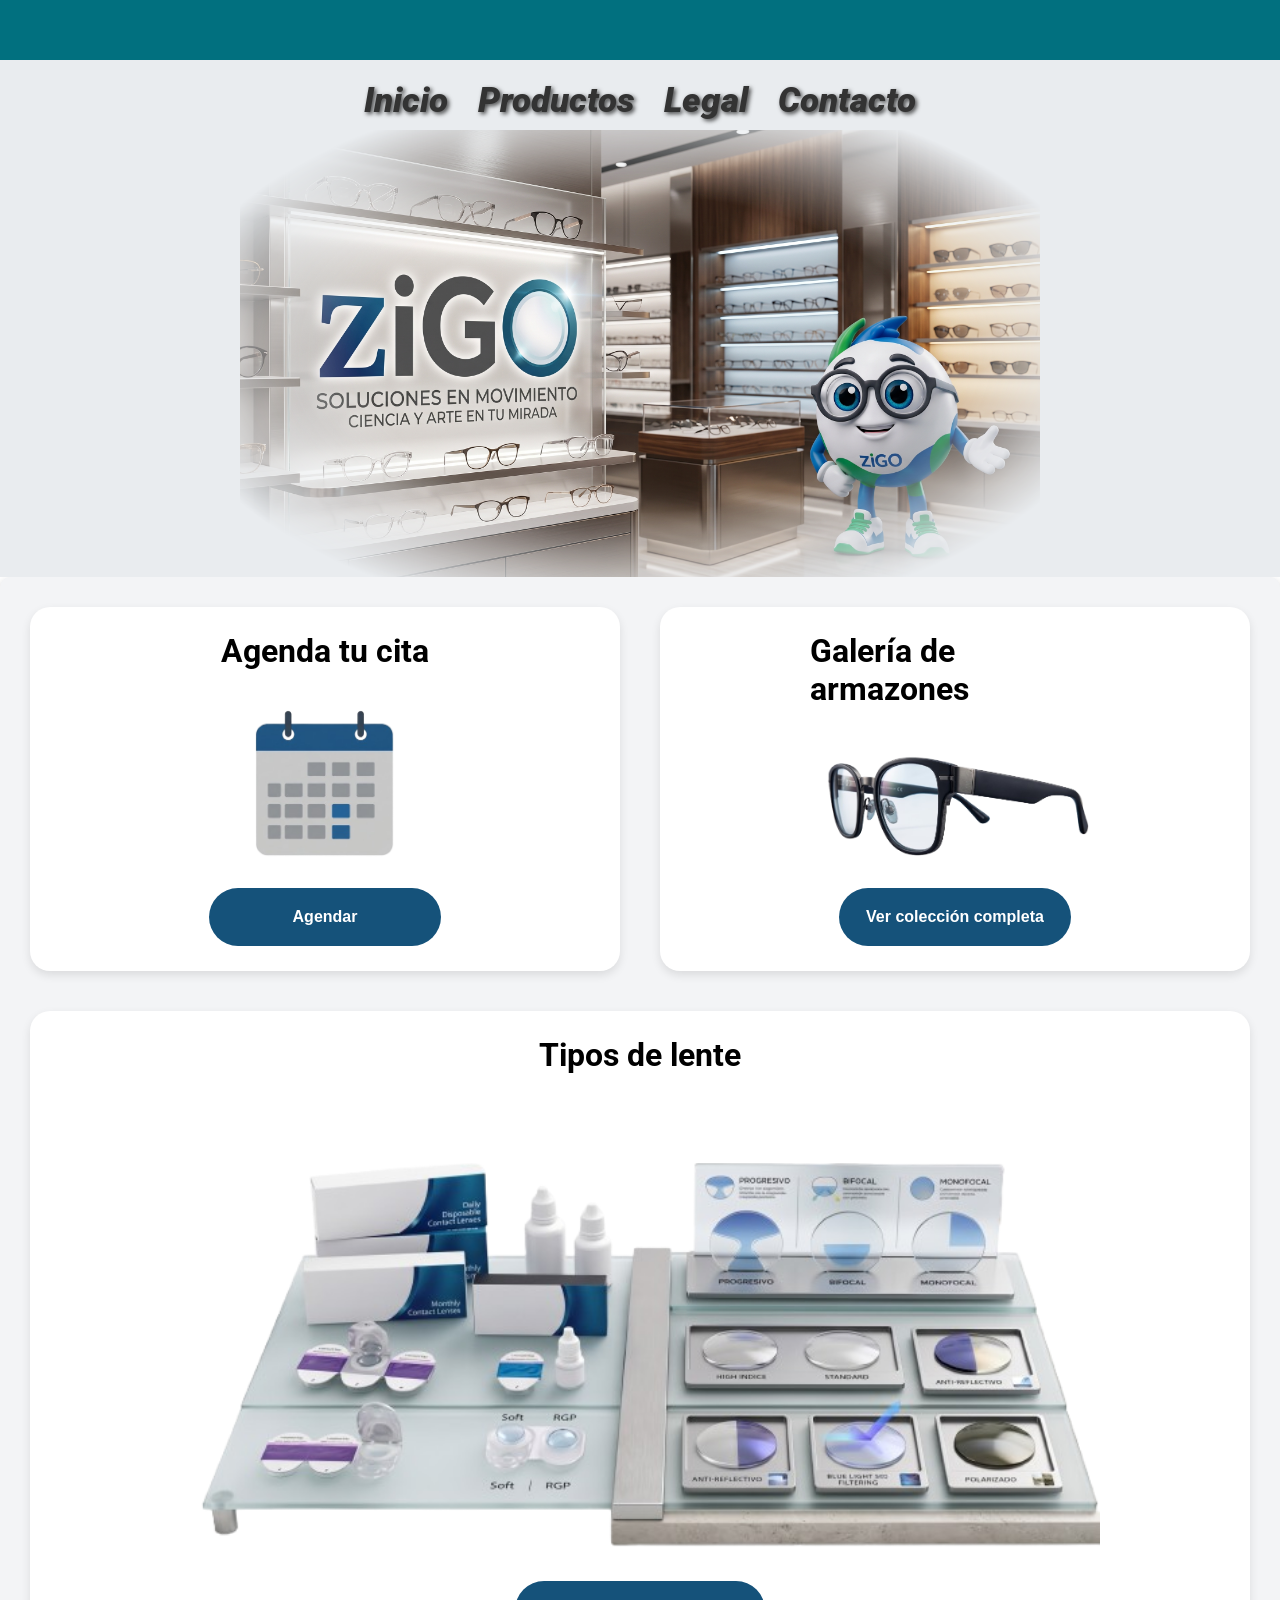
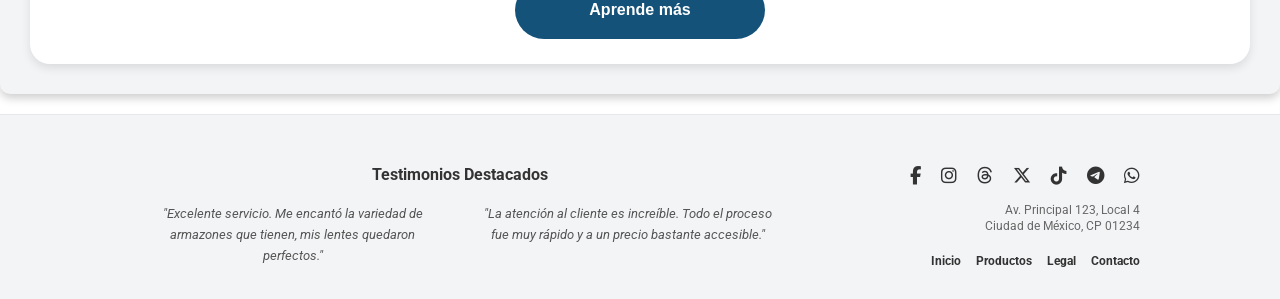
==== index.html @ 562d21c4 "Propuesta actualizada" ====
<!Doctype html>
<html lang="en">
    <head>
        <meta charset="UTF-8">
        <meta name="viewport" content="width=device-width, initial-scale=1.0">
        <link rel="icon" href="img/logo.ico" type="image/x-icon">
        <title>ziGO</title>
        <link rel="preconnect" href="https://fonts.googleapis.com">
        <link rel="preconnect" href="https://fonts.gstatic.com" crossorigin>
        <link href="https://fonts.googleapis.com/css2?family=Roboto:ital,wght@0,100;0,300;0,400;0,500;0,700;0,900;1,100;1,300;1,400;1,500;1,700;1,900&display=swap" rel="stylesheet">
        <link rel="stylesheet" href="https://cdnjs.cloudflare.com/ajax/libs/font-awesome/6.5.2/css/all.min.css">
        <link rel="stylesheet" href="style.css">
    </head>
    <body>
        <header>
            <div class="header-anuncios">
                <!-- Primer mensaje -->
                <div class="mensaje m1">
                    ¡Obtén el 10% de descuento en tu primera compra!
                </div>
                <!-- Segundo mensaje -->
                <div class="mensaje m2">
                    Comparte tu experiencia y recibe un 5% de descuento en tu siguiente compra
                </div>
            </div>
        </header>
        <nav class="menu-principal">
            <ul>
                <li><a href="index.html" class="nav-item">Inicio</a></li>
                <li><a href="#services" class="nav-item">Productos</a></li>
                <li><a href="#about" class="nav-item">Legal</a></li>
                <li><a href="#contact" class="nav-item">Contacto</a></li>
            </ul>
        </nav>
        <main class="hero-banner">
            <img src="img/zigo_main.jpeg" alt="ziGO Logo" class="zigo_main">
        </main>
        <div class="content">
            <a href="#">
                <div class="content-item">
                    <h1>Agenda tu cita</h1>
                    <img src="img/calendario_banner.png" alt="Calendario Banner" class="img_banner">
                    <button class="btn-zigo">Agendar</button>
                </div>
            </a>
            <a href="#">
                <div class="content-item">
                    <h1>Galería de armazones</h1>
                    <img src="img/lentes_banner.png" alt="Lentes Banner" class="img_banner">
                    <button class="btn-zigo">Ver colección completa</button>
                </div>
            </a>
            <a href="#">
                <div class="content-item">
                    <h1>Tipos de lente</h1>
                    <img src="img/tipo_lente_banner.png" alt="Tipos de Lente Banner" class="img_banner">
                    <button class="btn-zigo">Aprende más</button>
                </div>
            </a>
        </div>
    
        <footer class="footer-zigo">
            <div class="footer-container">
                
                <!-- Sección Izquierda: Testimonios -->
                <div class="testimonios-section">
                    <h3 class="testimonios-titulo">Testimonios Destacados</h3>
                    <div class="testimonios-textos">
                        <!-- Testimonio 1 -->
                        <p class="cita">"Excelente servicio. Me encantó la variedad de armazones que tienen, mis lentes quedaron perfectos."</p>
                        <!-- Testimonio 2 -->
                        <p class="cita">"La atención al cliente es increíble. Todo el proceso fue muy rápido y a un precio bastante accesible."</p>
                    </div>
                </div>

                <!-- Sección Derecha: Redes, Dirección y Enlaces -->
                <div class="footer-info-section">
                    
                    <!-- Íconos de redes sociales -->
                    <div class="redes-sociales">
                        <a href="https://www.facebook.com/share/19WrQ62ZnZ/" target="_blank"><i class="fab fa-facebook-f"></i></a>
                        <a href="https://www.instagram.com/skar_zigo/" target="_blank"><i class="fab fa-instagram"></i></a>
                        <a href="https://www.threads.com/@skar_zigo" target="_blank"><i class="fa-brands fa-threads"></i></a>
                        <a href="#"><i class="fab fa-x-twitter" target="_blank"></i></a>
                        <a href="https://www.tiktok.com/@zigo0399" target="_blank"><i class="fab fa-tiktok"></i></a>
                        <a href="#"><i class="fab fa-telegram" target="_blank"></i></a>
                        <a href="https://api.whatsapp.com/send/?phone=5573839561" target="_blank"><i class="fab fa-whatsapp"></i></a>
                    </div>
                    
                    <!-- Dirección ficticia (cámbiala por la tuya) -->
                    <div class="direccion">
                        <p>Av. Principal 123, Local 4</p>
                        <p>Ciudad de México, CP 01234</p>
                    </div>

                    <!-- Menú inferior -->
                    <ul class="enlaces-legales">
                        <li><a href="#">Inicio</a></li>
                        <li><a href="#">Productos</a></li>
                        <li><a href="#">Legal</a></li>
                        <li><a href="#">Contacto</a></li>
                    </ul>
                </div>

            </div>
        </footer>
    </body>    
</html>
---- style.css ----
* {
  box-sizing: border-box;
  margin: 0;
  padding: 0;
}

a{
  color: black;
  text-decoration: none; /* opcional: quita el subrayado del enlace */
}

body {
    margin: 0;
    padding: 0;
    font-family: 'Roboto', sans-serif;
}

header {
    margin: 0;
    padding: 10px 0; 
    background-color: #01707F;
}

/* Contenedor principal de la barra superior */
.header-anuncios {
  background-color: #01707F; /* Fondo gris claro, similar al de tu referencia */
  color: white; /* Color del texto */
  font-family: 'Roboto', sans-serif; /*Tipo de fuente*/
  font-weight: 300;       /* Roboto Light */
  font-style: italic;     /* Cursiva */
  font-size: 30px; /* Tamaño de texto pequeño para el top header */
  height: 40px; /* Altura fija de la barra */
  position: relative; /* Necesario para contener los mensajes absolutos */
  overflow: hidden; /* Oculta el texto cuando sale por los lados */
  width: 100%;
  display: flex;
  align-items: center;
}

/* Estilo base para cada línea de texto */
.mensaje {
  position: absolute;
  width: 100%;
  text-align: center;
  opacity: 0; /* Invisibles por defecto */
  transform: translateX(100%); /* Comienzan fuera de la pantalla por la derecha */
  /* La animación dura 10 segundos en total y se repite infinitamente */
  animation: deslizar-texto 10s infinite; 
}

/* Al segundo mensaje le damos un retraso de la mitad del tiempo total (5s) 
   para que aparezca justo cuando el primero desaparece */
.m2 {
  animation-delay: 5s;
}


nav {
    position: absolute;
    width: 100%;
    z-index: 10; 
}

nav ul {
    list-style: none;
    padding: 0;
    margin: 0;
    display: flex;
    justify-content: center; 
    gap: 30px; 
}

.menu-principal {
    position: absolute;
    width: 100%;
    z-index: 10; 
    padding: 20px 0;
}

.menu-principal ul {
    list-style: none;
    padding: 0;
    margin: 0;
    display: flex;
    justify-content: center; 
    gap: 30px; 
}

/* Estilo base de los enlaces del menú */
.nav-item {
    color: #333333; /* Color oscuro para el texto */
    text-decoration: none; /* Quitamos el subrayado por defecto */
    font-family: 'Roboto', sans-serif;
    font-weight: 900;       
    font-style: italic;
    font-size: 35px;
    position: relative; /* Muy importante para posicionar la línea */
    padding-bottom: 5px; /* Espacio entre el texto y la línea */
    white-space: nowrap;
    display: inline-block;
    text-shadow: 2px 2px 4px rgba(0, 0, 0, 0.7); 
}

/* Creación de la línea (inicialmente invisible) */
.nav-item::after {
    content: "";
    position: absolute;
    bottom: 0; /* Coloca la línea en la parte inferior. Si la quieres físicamente arriba del texto, cambia a 'top: -5px;' */
    left: 0;
    width: 0%; /* Inicia con ancho 0 para que no se vea */
    height: 2px; /* Grosor de la línea */
    background-color: #15527A; /* Color azul de la línea (haciendo juego con tus botones) */
    transition: width 0.3s ease-in-out; /* Controla la velocidad y suavidad de la animación */
}

/* Efecto cuando el mouse pasa por encima (hover) */
.nav-item:hover::after {
    width: 100%; /* La línea se expande hasta cubrir todo el ancho de la palabra */
}

/* 1. Actualiza el contenedor principal */
.hero-banner {
    width: 100%;
    padding: 70px 0 0 0; 
    display: flex;
    justify-content: center; 
    overflow: hidden; 
    position: relative;
    background:  #e9ecef /* Fondo blanco para que el difuminado se funda con la página */
}

.zigo_main {
    display: block;
    width: 95%;          
    max-width: 800px;   
    height: auto;        
    /* Aplicación de la máscara radial (Vignette) */
    -webkit-mask-image: radial-gradient(ellipse at center, black 50%, transparent 85%);
    mask-image: radial-gradient(ellipse at center, black 50%, transparent 85%);
}

.content {
    display: flex;
    flex-wrap: wrap; /*Hace que las tarjetas bajen si no caben en fila */
    justify-content: center;
    padding: 20px;
    background-color: #F3F4F6   ; 
    border-radius: 10px; 
    box-shadow: 0 4px 10px rgba(0, 0, 0, 0.2); 
    margin-top: 0; 
    gap: 20px; /* Espacio entre los botones */
    justify-content: center; /* Centrar los botones */  
}

.content-item { 
    flex: 1; /* Ocupa todo el espacio de altura del enlace (a) */
    width: 100%; 
    margin: 0; /* Quitamos el margen duplicado */
    background-color: #FFFFFF; 
    border-radius: 20px; 
    box-shadow: 0 4px 10px rgba(0, 0, 0, 0.1); 
    padding: 25px 150px; /* Un poco más de espacio interno */
    display: flex; /* Convertimos la tarjeta en contenedor flex */
    flex-direction: column; /* Apilamos de arriba hacia abajo */
    align-items: center; /* Centramos todo horizontalmente */
}

.img_banner {
    width: 100%;
    height: auto;
    margin-top: 15px; 
    margin-bottom: 0; /* Empuja el botón un poco hacia abajo */
    border: none;
}

/* Hace que los enlaces actúen como las tarjetas flexibles */
.content a {
    flex: 1 1 250px; /* Se distribuyen equitativamente con un ancho base */
    margin: 10px;    /* El margen pasa a ser del enlace */
    display: flex;   /* Convierte el enlace en contenedor flexible */
    text-decoration: none;
}


/* Estilo principal del botón */
.btn-zigo {
  background-color: #15527A;
  color: #FFFFFF;
  border: none;
  border-radius: 50px;
  /* --- AJUSTES DE TAMAÑO --- */
  padding: 20px 25px; /* Más altura para el botón */
  font-size: 16px; /* Letra más grande y legible */
  min-width: 180px; /* Anchura mínima para que no se vean aplastados */
  width: 80%; /* Hace que todos tengan un tamaño similar */
  max-width: 250px;
  
  font-family: Arial, Helvetica, sans-serif;
  font-weight: bold;
  cursor: pointer;
  transition: background-color 0.3s ease;
  
  /* --- LA MAGIA DE LA ALINEACIÓN --- */
  margin-top: auto; /* Empuja el botón hasta el borde inferior de la tarjeta */
}

/* =========================================
   ESTILOS DEL FOOTER (PIE DE PÁGINA)
   ========================================= */

.footer-zigo {
    background-color: #F3F4F6; /* Mismo fondo gris claro de tus tarjetas */
    padding: 50px 20px 30px 20px;
    font-family: 'Roboto', sans-serif;
    color: #333333;
    margin-top: 20px;
    border-top: 1px solid #e5e7eb; /* Una pequeña línea separadora opcional */
}

.footer-container {
    display: flex;
    justify-content: space-between;
    align-items: flex-start;
    max-width: 1000px;
    margin: 0 auto; /* Centra el contenido en pantallas grandes */
    gap: 40px;
    flex-wrap: wrap; /* Permite que el contenido baje en celulares */
}

/* --- Sección Izquierda: Testimonios --- */
.testimonios-section {
    flex: 2; /* Le da más espacio a los textos que a la dirección */
    min-width: 300px;
}

.testimonios-titulo {
    text-align: center;
    font-size: 16px;
    font-weight: bold;
    margin-bottom: 20px;
    color: #333333; /* O puedes usar tu azul marino #15527A */
}

.testimonios-textos {
    display: flex;
    gap: 30px;
    justify-content: center;
}

.cita {
    flex: 1;
    text-align: center;
    font-size: 13px;
    font-style: italic;
    color: #555555;
    line-height: 1.6;
}

/* --- Sección Derecha: Información --- */
.footer-info-section {
    flex: 1;
    min-width: 250px;
    display: flex;
    flex-direction: column;
    align-items: flex-end; /* Alinea todo hacia la derecha en PC */
    text-align: right;
    gap: 15px;
}

/* Redes Sociales */
.redes-sociales {
    display: flex;
    gap: 20px;
}

.redes-sociales a {
    color: #333333;
    font-size: 18px;
    transition: color 0.3s ease;
}

/* Efecto hover en las redes sociales */
.redes-sociales a:hover {
    color: #01707F; /* Color turquesa de tu marca */
}

/* Dirección */
.direccion p {
    font-size: 12px;
    color: #666666;
    margin: 2px 0;
}

/* Enlaces Legales inferiores */
.enlaces-legales {
    list-style: none;
    display: flex;
    gap: 15px;
    padding: 0;
    margin: 0;
}

.enlaces-legales a {
    font-size: 12px;
    color: #333333;
    font-weight: bold;
    transition: color 0.3s ease;
}

.enlaces-legales a:hover {
    color: #15527A; /* Azul marino */
    text-decoration: underline;
}

/* --- Adaptación Automática para Celulares --- */
@media (max-width: 768px) {
    .footer-container {
        flex-direction: column;
        align-items: center;
    }

    .testimonios-textos {
        flex-direction: column; /* Apila los dos testimonios uno debajo del otro */
        gap: 15px;
    }

    .footer-info-section {
        align-items: center; /* Centra el contenido en celulares */
        text-align: center;
        margin-top: 20px;
        width: 100%;
    }
}

/* Reglas de la animación de derecha a izquierda */
@keyframes deslizar-texto {
  0% {
    opacity: 0;
    transform: translateX(100%); /* Entra por la derecha */
  }
  10%, 40% {
    opacity: 1;
    transform: translateX(0); /* Se queda quieto y visible en el centro durante 3 segundos */
  }
  50%, 100% {
    opacity: 0;
    transform: translateX(-100%); /* Sale deslizándose hacia la izquierda y se oculta */
  }
}

/* Reglas que solo se aplican en pantallas de 768px de ancho o menos (Celulares y Tablets pequeñas) */
@media (max-width: 768px) {
  
  /* Achicar el texto del anuncio superior */
  .header-anuncios {
    font-size: 11px; /* Letra más pequeña para que quepa el mensaje largo */
  }

  /* Ajustar el menú para que los elementos se envuelvan y reduzcan su separación */
 .menu-principal ul {
    gap: 10px; 
    flex-wrap: wrap; 
    padding: 0 10px;
  }

  /* Reducir ligeramente la letra del menú */
  .nav-item {
    font-size: 13px;
  }
}
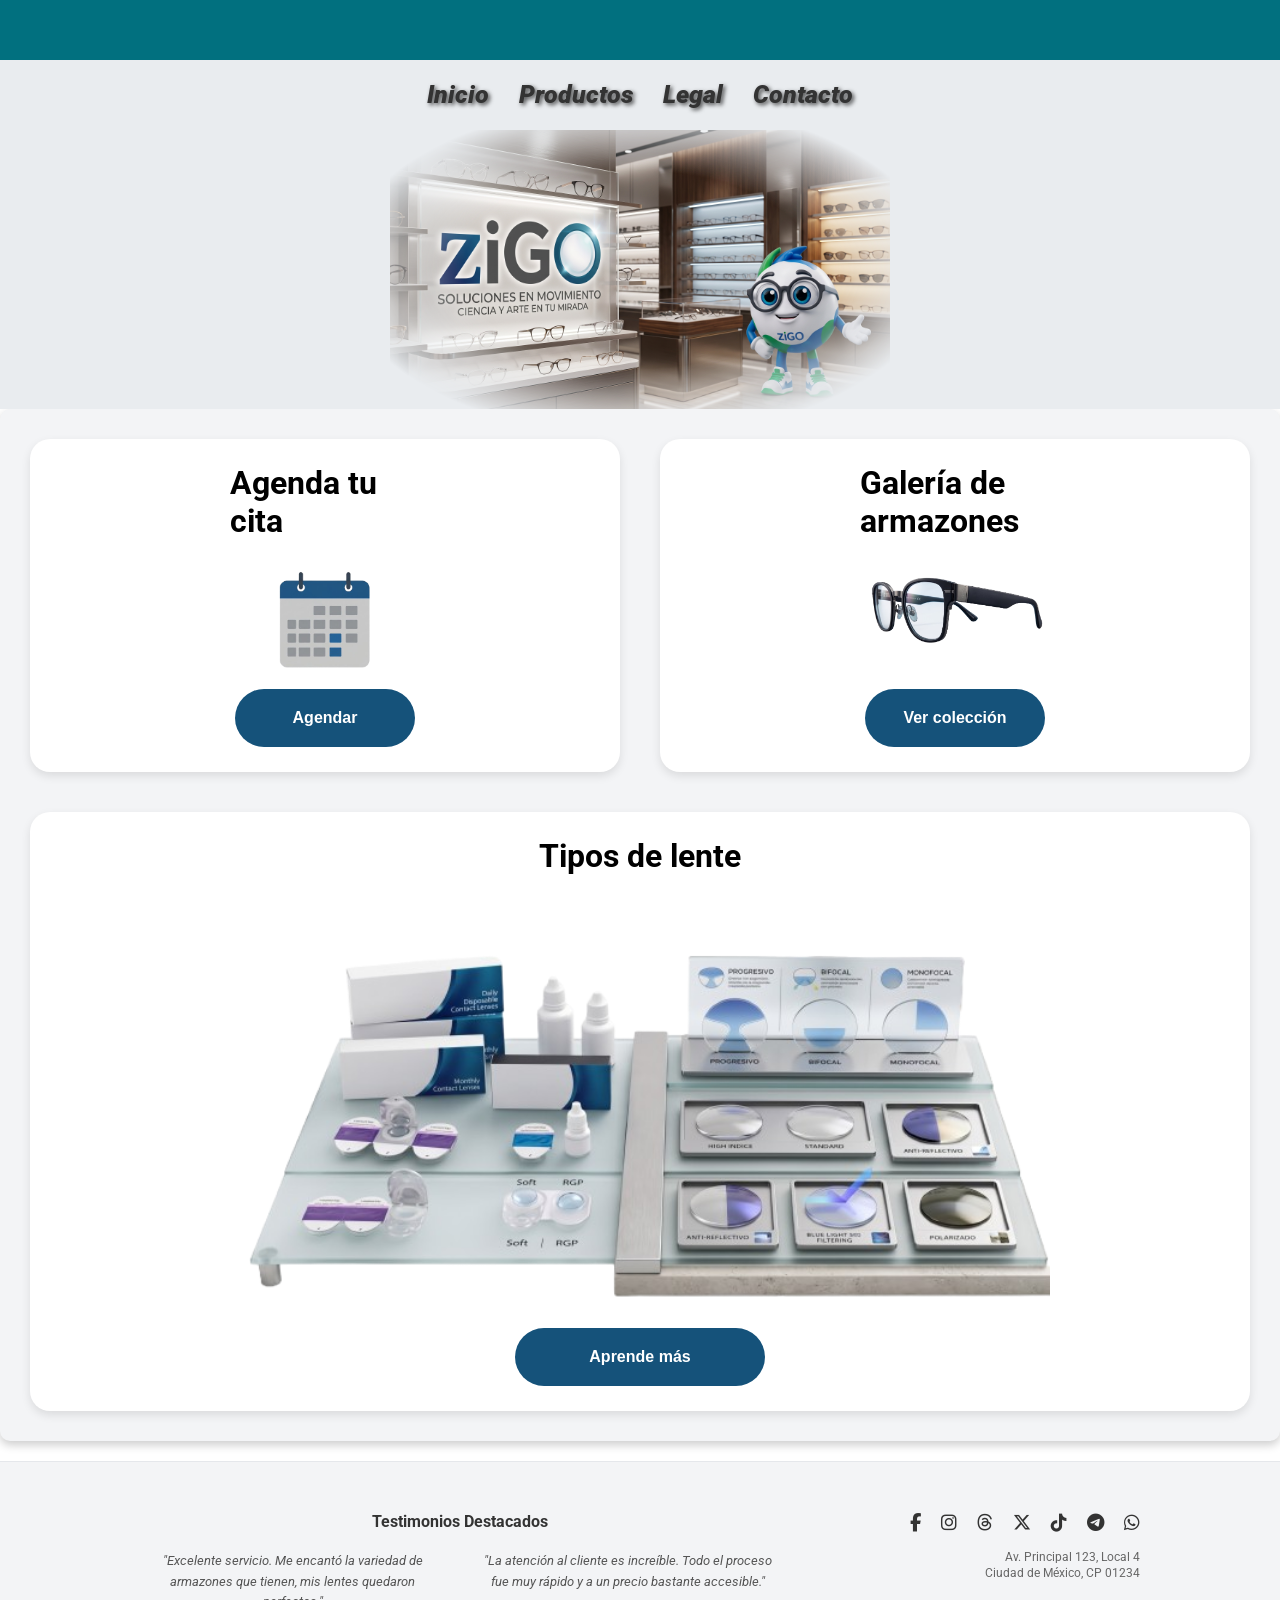
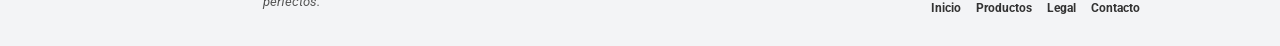
==== commit 807a48a5: "." ====
--- a/index.html
+++ b/index.html
@@ -9,7 +9,7 @@
         <link rel="preconnect" href="https://fonts.gstatic.com" crossorigin>
         <link href="https://fonts.googleapis.com/css2?family=Roboto:ital,wght@0,100;0,300;0,400;0,500;0,700;0,900;1,100;1,300;1,400;1,500;1,700;1,900&display=swap" rel="stylesheet">
         <link rel="stylesheet" href="https://cdnjs.cloudflare.com/ajax/libs/font-awesome/6.5.2/css/all.min.css">
-        <link rel="stylesheet" href="style.css">
+        <link rel="stylesheet" href="style.css?v=2.0">
     </head>
     <body>
         <header>
@@ -47,7 +47,7 @@
                 <div class="content-item">
                     <h1>Galería de armazones</h1>
                     <img src="img/lentes_banner.png" alt="Lentes Banner" class="img_banner">
-                    <button class="btn-zigo">Ver colección completa</button>
+                    <button class="btn-zigo">Ver colección</button>
                 </div>
             </a>
             <a href="#">
--- a/style.css
+++ b/style.css
@@ -93,7 +93,7 @@
     font-family: 'Roboto', sans-serif;
     font-weight: 900;       
     font-style: italic;
-    font-size: 35px;
+    font-size: 25px;
     position: relative; /* Muy importante para posicionar la línea */
     padding-bottom: 5px; /* Espacio entre el texto y la línea */
     white-space: nowrap;
@@ -126,13 +126,13 @@
     justify-content: center; 
     overflow: hidden; 
     position: relative;
-    background:  #e9ecef /* Fondo blanco para que el difuminado se funda con la página */
+    background:  #e9ecef; /* Fondo blanco para que el difuminado se funda con la página */
 }
 
 .zigo_main {
     display: block;
     width: 95%;          
-    max-width: 800px;   
+    max-width: 500px;   
     height: auto;        
     /* Aplicación de la máscara radial (Vignette) */
     -webkit-mask-image: radial-gradient(ellipse at center, black 50%, transparent 85%);
@@ -159,7 +159,7 @@
     background-color: #FFFFFF; 
     border-radius: 20px; 
     box-shadow: 0 4px 10px rgba(0, 0, 0, 0.1); 
-    padding: 25px 150px; /* Un poco más de espacio interno */
+    padding: 25px 200px; /* Un poco más de espacio interno */
     display: flex; /* Convertimos la tarjeta en contenedor flex */
     flex-direction: column; /* Apilamos de arriba hacia abajo */
     align-items: center; /* Centramos todo horizontalmente */
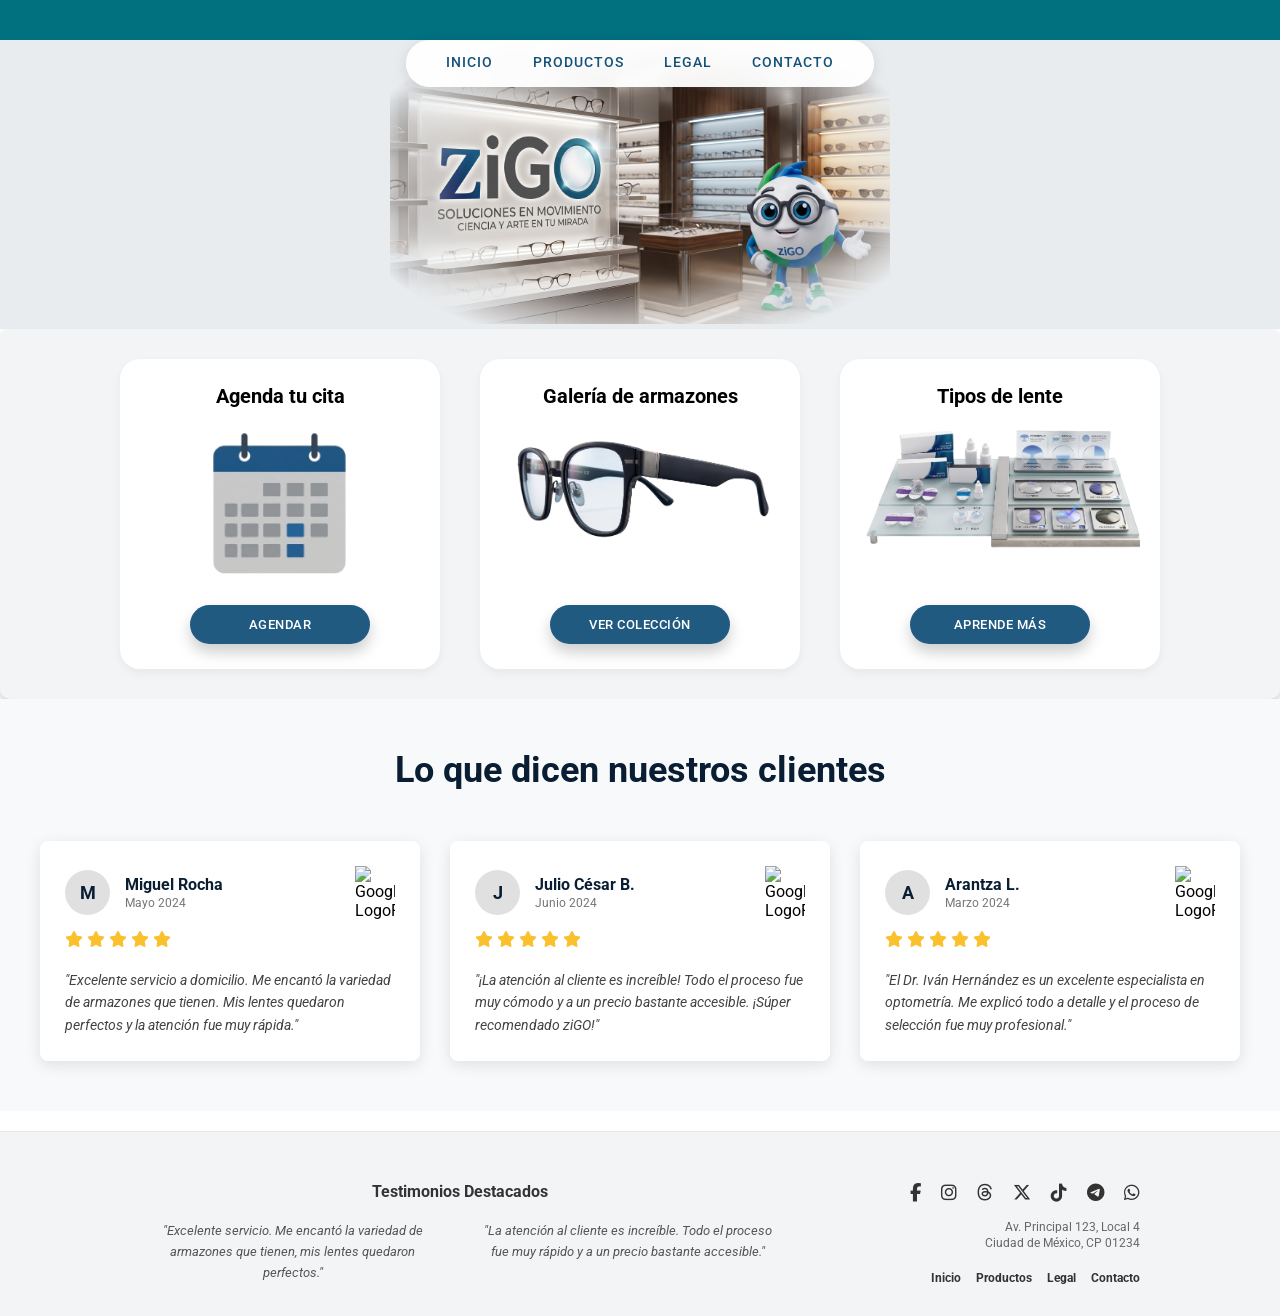
==== commit ee2c2327: "Limpieza de codigo y se crea espacio de armazones" ====
--- a/index.html
+++ b/index.html
@@ -14,12 +14,18 @@
     <body>
         <header>
             <div class="header-anuncios">
-                <!-- Primer mensaje -->
                 <div class="mensaje m1">
+                    <i class="fas fa-map-marker-alt"></i>
+                    <span><strong>Esta semana operando en:</strong> Venustiano Carranza y toda la CDMX.</span>
+                </div>
+                <div class="mensaje m2">
+                    <i class="fas fa-gift"></i>
+                    <span><strong>Promoción:</strong> Examen de vista GRATIS al comprar armazones. ¡Agenda tu cita!</span>
+                </div>
+                <div class="mensaje m3">
                     ¡Obtén el 10% de descuento en tu primera compra!
                 </div>
-                <!-- Segundo mensaje -->
-                <div class="mensaje m2">
+                <div class="mensaje m4">
                     Comparte tu experiencia y recibe un 5% de descuento en tu siguiente compra
                 </div>
             </div>
@@ -36,32 +42,111 @@
             <img src="img/zigo_main.jpeg" alt="ziGO Logo" class="zigo_main">
         </main>
         <div class="content">
-            <a href="#">
+            <a href="agenda.html">
                 <div class="content-item">
                     <h1>Agenda tu cita</h1>
-                    <img src="img/calendario_banner.png" alt="Calendario Banner" class="img_banner">
-                    <button class="btn-zigo">Agendar</button>
+                    <div class="imagen-contenedor">
+                        <img src="img/calendario_banner.png" alt="Calendario Banner" class="img_banner">
+                    </div>
+                    <div class="btn-zigo">
+                        Agendar
+                    </div>
                 </div>
             </a>
-            <a href="#">
+            <a href="armazones.html">
                 <div class="content-item">
                     <h1>Galería de armazones</h1>
-                    <img src="img/lentes_banner.png" alt="Lentes Banner" class="img_banner">
-                    <button class="btn-zigo">Ver colección</button>
+                    <div class="imagen-contenedor">
+                        <img src="img/lentes_banner.png" alt="Lentes Banner" class="img_banner">
+                    </div>
+                    <div class="btn-zigo">
+                        Ver colección
+                    </div>
                 </div>
             </a>
             <a href="#">
                 <div class="content-item">
                     <h1>Tipos de lente</h1>
-                    <img src="img/tipo_lente_banner.png" alt="Tipos de Lente Banner" class="img_banner">
-                    <button class="btn-zigo">Aprende más</button>
+                    <div class="imagen-contenedor">
+                        <img src="img/tipo_lente_banner.png" alt="Tipos de Lente Banner" class="img_banner">
+                    </div>
+                    <div class="btn-zigo">
+                        Aprende más
+                    </div>
                 </div>
             </a>
         </div>
-    
+        <!-- 2. Bloque de TESTIMONIOS DESTACADOS (Estilo Google) -->
+        <section class="testimonios-google-section">
+            <h2 class="seccion-titulo">Lo que dicen nuestros clientes</h2>
+            
+            <div class="testimonios-google-grid">
+                <!-- Tarjeta de Testimonio 1 -->
+                <div class="testimonio-google-card">
+                    <div class="card-header">
+                        <div class="avatar-placeholder">M</div>
+                        <div class="reviewer-info">
+                            <p class="reviewer-name">Miguel Rocha</p>
+                            <p class="review-date">Mayo 2024</p>
+                        </div>
+                        <img src="img/google_logo_icon.png" alt="Google LogoPequeño" class="google-icon-small">
+                    </div>
+                    <!-- Estrellas Amarillas/Doradas -->
+                    <div class="google-stars-yellow">
+                        <i class="fas fa-star"></i>
+                        <i class="fas fa-star"></i>
+                        <i class="fas fa-star"></i>
+                        <i class="fas fa-star"></i>
+                        <i class="fas fa-star"></i>
+                    </div>
+                    <p class="review-text">"Excelente servicio a domicilio. Me encantó la variedad de armazones que tienen. Mis lentes quedaron perfectos y la atención fue muy rápida."</p>
+                </div>
+
+                <!-- Tarjeta de Testimonio 2 -->
+                <div class="testimonio-google-card">
+                    <div class="card-header">
+                        <div class="avatar-placeholder">J</div>
+                        <div class="reviewer-info">
+                            <p class="reviewer-name">Julio César B.</p>
+                            <p class="review-date">Junio 2024</p>
+                        </div>
+                        <img src="img/google_logo_icon.png" alt="Google LogoPequeño" class="google-icon-small">
+                    </div>
+                    <div class="google-stars-yellow">
+                        <i class="fas fa-star"></i>
+                        <i class="fas fa-star"></i>
+                        <i class="fas fa-star"></i>
+                        <i class="fas fa-star"></i>
+                        <i class="fas fa-star"></i>
+                    </div>
+                    <p class="review-text">"¡La atención al cliente es increíble! Todo el proceso fue muy cómodo y a un precio bastante accesible. ¡Súper recomendado ziGO!"</p>
+                </div>
+
+                <!-- Tarjeta de Testimonio 3 -->
+                <div class="testimonio-google-card">
+                    <div class="card-header">
+                        <div class="avatar-placeholder">A</div>
+                        <div class="reviewer-info">
+                            <p class="reviewer-name">Arantza L.</p>
+                            <p class="review-date">Marzo 2024</p>
+                        </div>
+                        <img src="img/google_logo_icon.png" alt="Google LogoPequeño" class="google-icon-small">
+                    </div>
+                    <div class="google-stars-yellow">
+                        <i class="fas fa-star"></i>
+                        <i class="fas fa-star"></i>
+                        <i class="fas fa-star"></i>
+                        <i class="fas fa-star"></i>
+                        <i class="fas fa-star"></i>
+                    </div>
+                    <p class="review-text">"El Dr. Iván Hernández es un excelente especialista en optometría. Me explicó todo a detalle y el proceso de selección fue muy profesional."</p>
+                </div>
+            </div>
+        </section>
+        
+        <!-- FIN SECCIÓN DE AVISOS Y TESTIMONIOS -->
         <footer class="footer-zigo">
             <div class="footer-container">
-                
                 <!-- Sección Izquierda: Testimonios -->
                 <div class="testimonios-section">
                     <h3 class="testimonios-titulo">Testimonios Destacados</h3>
@@ -72,10 +157,8 @@
                         <p class="cita">"La atención al cliente es increíble. Todo el proceso fue muy rápido y a un precio bastante accesible."</p>
                     </div>
                 </div>
-
                 <!-- Sección Derecha: Redes, Dirección y Enlaces -->
-                <div class="footer-info-section">
-                    
+                <div class="footer-info-section">   
                     <!-- Íconos de redes sociales -->
                     <div class="redes-sociales">
                         <a href="https://www.facebook.com/share/19WrQ62ZnZ/" target="_blank"><i class="fab fa-facebook-f"></i></a>
@@ -86,13 +169,11 @@
                         <a href="#"><i class="fab fa-telegram" target="_blank"></i></a>
                         <a href="https://api.whatsapp.com/send/?phone=5573839561" target="_blank"><i class="fab fa-whatsapp"></i></a>
                     </div>
-                    
                     <!-- Dirección ficticia (cámbiala por la tuya) -->
                     <div class="direccion">
                         <p>Av. Principal 123, Local 4</p>
                         <p>Ciudad de México, CP 01234</p>
                     </div>
-
                     <!-- Menú inferior -->
                     <ul class="enlaces-legales">
                         <li><a href="#">Inicio</a></li>
@@ -101,7 +182,6 @@
                         <li><a href="#">Contacto</a></li>
                     </ul>
                 </div>
-
             </div>
         </footer>
     </body>    
--- a/style.css
+++ b/style.css
@@ -1,12 +1,16 @@
+/* =========================================
+   DISEÑO GENERAL DEL SITIO WEB
+   ========================================= */
+
 * {
-  box-sizing: border-box;
-  margin: 0;
-  padding: 0;
-}
-
-a{
-  color: black;
-  text-decoration: none; /* opcional: quita el subrayado del enlace */
+    box-sizing: border-box;
+    margin: 0;
+    padding: 0;
+}
+
+a {
+    color: black;
+    text-decoration: none;
 }
 
 body {
@@ -15,193 +19,329 @@
     font-family: 'Roboto', sans-serif;
 }
 
-header {
-    margin: 0;
-    padding: 10px 0; 
+.calendario-google {
+    display: block;
+    width: 100%;
+    height: 1000px;
+    border: 0;
+}
+
+/* =========================================
+   CONTENEDOR PRINCIPAL DE LA BARRA SUPERIOR
+   ========================================= */
+
+.header-anuncios {
     background-color: #01707F;
-}
-
-/* Contenedor principal de la barra superior */
-.header-anuncios {
-  background-color: #01707F; /* Fondo gris claro, similar al de tu referencia */
-  color: white; /* Color del texto */
-  font-family: 'Roboto', sans-serif; /*Tipo de fuente*/
-  font-weight: 300;       /* Roboto Light */
-  font-style: italic;     /* Cursiva */
-  font-size: 30px; /* Tamaño de texto pequeño para el top header */
-  height: 40px; /* Altura fija de la barra */
-  position: relative; /* Necesario para contener los mensajes absolutos */
-  overflow: hidden; /* Oculta el texto cuando sale por los lados */
-  width: 100%;
-  display: flex;
-  align-items: center;
+    color: white;
+    font-family: 'Roboto', sans-serif;
+    font-weight: 300;
+    font-style: italic;
+    font-size: 16px; /* Ajustado ligeramente para que los textos largos respiren mejor */
+    height: 40px;
+    position: relative;
+    overflow: hidden;
+    width: 100%;
+    display: flex;
+    align-items: center;
 }
 
 /* Estilo base para cada línea de texto */
 .mensaje {
-  position: absolute;
-  width: 100%;
-  text-align: center;
-  opacity: 0; /* Invisibles por defecto */
-  transform: translateX(100%); /* Comienzan fuera de la pantalla por la derecha */
-  /* La animación dura 10 segundos en total y se repite infinitamente */
-  animation: deslizar-texto 10s infinite; 
-}
-
-/* Al segundo mensaje le damos un retraso de la mitad del tiempo total (5s) 
-   para que aparezca justo cuando el primero desaparece */
+    position: absolute;
+    width: 100%;
+    text-align: center;
+    opacity: 0;
+    transform: translateX(100%); 
+    /* Duración total a 16 segundos (4 segundos exactos por cada uno de los 4 mensajes) */
+    animation: deslizar-texto 16s infinite; 
+}
+
+/* Retrasos escalados cada 4 segundos (16s / 4 mensajes = 4s) */
+.m1 {
+    animation-delay: 0s;
+}
+
 .m2 {
-  animation-delay: 5s;
-}
-
-
-nav {
-    position: absolute;
-    width: 100%;
-    z-index: 10; 
-}
-
-nav ul {
-    list-style: none;
-    padding: 0;
-    margin: 0;
-    display: flex;
-    justify-content: center; 
-    gap: 30px; 
-}
+    animation-delay: 4s;
+}
+
+.m3 {
+    animation-delay: 8s; 
+}
+
+.m4 { 
+    animation-delay: 12s; 
+}
+
+/* Reglas de la animación adaptadas para los 16 segundos */
+@keyframes deslizar-texto {
+    0% {
+        opacity: 0;
+        transform: translateX(100%); /* Entra por la derecha */
+    }
+    4%, 21% {
+        opacity: 1;
+        transform: translateX(0); /* Se queda estático y visible en el centro el tiempo justo */
+    }
+    25%, 100% {
+        opacity: 0;
+        transform: translateX(-100%); /* Sale hacia la izquierda y se oculta */
+    }
+}
+
+/* =========================================
+   DISEÑO DEL MENU PRINCIPAL
+   ========================================= */
 
 .menu-principal {
     position: absolute;
     width: 100%;
     z-index: 10; 
-    padding: 20px 0;
+    padding: 0;
+    display: flex;
+    justify-content: center;
 }
 
 .menu-principal ul {
     list-style: none;
-    padding: 0;
+    padding: 12px 40px;
     margin: 0;
     display: flex;
-    justify-content: center; 
-    gap: 30px; 
-}
-
-/* Estilo base de los enlaces del menú */
+    gap: 40px; 
+    background-color: rgba(255, 255, 255, 0.95);
+    border-radius: 50px;
+    box-shadow: 0 4px 15px rgba(0, 0, 0, 0.1);
+    backdrop-filter: blur(5px);
+}
+
 .nav-item {
-    color: #333333; /* Color oscuro para el texto */
-    text-decoration: none; /* Quitamos el subrayado por defecto */
+    color: #15527A;
+    text-decoration: none; 
     font-family: 'Roboto', sans-serif;
-    font-weight: 900;       
-    font-style: italic;
-    font-size: 25px;
-    position: relative; /* Muy importante para posicionar la línea */
-    padding-bottom: 5px; /* Espacio entre el texto y la línea */
+    font-weight: 500; 
+    font-size: 14px;
+    letter-spacing: 1px;
+    text-transform: uppercase; 
+    position: relative; 
+    padding-bottom: 5px; 
     white-space: nowrap;
     display: inline-block;
-    text-shadow: 2px 2px 4px rgba(0, 0, 0, 0.7); 
-}
-
-/* Creación de la línea (inicialmente invisible) */
+}
+
 .nav-item::after {
     content: "";
     position: absolute;
-    bottom: 0; /* Coloca la línea en la parte inferior. Si la quieres físicamente arriba del texto, cambia a 'top: -5px;' */
+    bottom: 0; 
     left: 0;
-    width: 0%; /* Inicia con ancho 0 para que no se vea */
-    height: 2px; /* Grosor de la línea */
-    background-color: #15527A; /* Color azul de la línea (haciendo juego con tus botones) */
-    transition: width 0.3s ease-in-out; /* Controla la velocidad y suavidad de la animación */
-}
-
-/* Efecto cuando el mouse pasa por encima (hover) */
+    width: 0%; 
+    height: 2px; 
+    background-color: #01707F;
+    transition: width 0.3s ease-in-out; 
+}
+
 .nav-item:hover::after {
-    width: 100%; /* La línea se expande hasta cubrir todo el ancho de la palabra */
-}
-
-/* 1. Actualiza el contenedor principal */
+    width: 100%; 
+}
+
+/* =========================================
+   CONTENEDOR PRINCIPAL (MAIN) Y HERO BANNER
+   ========================================= */
+
 .hero-banner {
     width: 100%;
-    padding: 70px 0 0 0; 
+    padding: 5px; 
     display: flex;
     justify-content: center; 
     overflow: hidden; 
     position: relative;
-    background:  #e9ecef; /* Fondo blanco para que el difuminado se funda con la página */
+    background: #e9ecef;
 }
 
 .zigo_main {
     display: block;
-    width: 95%;          
+    width: 95%;         
     max-width: 500px;   
-    height: auto;        
-    /* Aplicación de la máscara radial (Vignette) */
+    height: auto;       
     -webkit-mask-image: radial-gradient(ellipse at center, black 50%, transparent 85%);
     mask-image: radial-gradient(ellipse at center, black 50%, transparent 85%);
 }
 
+/* =========================================
+   MENÚ SECUNDARIO (TARJETAS SUPERIORES)
+   ========================================= */
+
 .content {
     display: flex;
-    flex-wrap: wrap; /*Hace que las tarjetas bajen si no caben en fila */
+    flex-wrap: wrap;
     justify-content: center;
     padding: 20px;
-    background-color: #F3F4F6   ; 
-    border-radius: 10px; 
-    box-shadow: 0 4px 10px rgba(0, 0, 0, 0.2); 
-    margin-top: 0; 
-    gap: 20px; /* Espacio entre los botones */
-    justify-content: center; /* Centrar los botones */  
+    background-color: #F3F4F6;
+    border-radius: 10px;
+    box-shadow: 0 4px 10px rgba(0, 0, 0, 0.2);
+    margin-top: 0;
+    gap: 20px;
+    font-size: 10px;
 }
 
 .content-item { 
-    flex: 1; /* Ocupa todo el espacio de altura del enlace (a) */
+    flex: 1; 
     width: 100%; 
-    margin: 0; /* Quitamos el margen duplicado */
+    margin: 0; 
     background-color: #FFFFFF; 
     border-radius: 20px; 
-    box-shadow: 0 4px 10px rgba(0, 0, 0, 0.1); 
-    padding: 25px 200px; /* Un poco más de espacio interno */
-    display: flex; /* Convertimos la tarjeta en contenedor flex */
-    flex-direction: column; /* Apilamos de arriba hacia abajo */
-    align-items: center; /* Centramos todo horizontalmente */
+    box-shadow: 0 4px 10px rgba(0, 0, 0, 0.05); 
+    padding: 25px 20px; 
+    display: flex; 
+    flex-direction: column; 
+    align-items: center; 
+}
+
+.imagen-contenedor {
+    position: relative;
+    width: 100%;
+    flex: 1;
+    border-radius: 12px;
+    overflow: hidden;
 }
 
 .img_banner {
     width: 100%;
     height: auto;
-    margin-top: 15px; 
-    margin-bottom: 0; /* Empuja el botón un poco hacia abajo */
-    border: none;
-}
-
-/* Hace que los enlaces actúen como las tarjetas flexibles */
+    display: block;
+    margin-top: 0; 
+    margin-bottom: 0;
+    transition: transform 0.4s ease;
+}
+
 .content a {
-    flex: 1 1 250px; /* Se distribuyen equitativamente con un ancho base */
-    margin: 10px;    /* El margen pasa a ser del enlace */
-    display: flex;   /* Convierte el enlace en contenedor flexible */
+    flex: 1 1 250px; 
+    max-width: 320px; 
+    margin: 10px;    
+    display: flex;   
     text-decoration: none;
 }
 
-
-/* Estilo principal del botón */
+.content a:hover .img_banner {
+    transform: scale(1.05);
+}
+
 .btn-zigo {
-  background-color: #15527A;
-  color: #FFFFFF;
-  border: none;
-  border-radius: 50px;
-  /* --- AJUSTES DE TAMAÑO --- */
-  padding: 20px 25px; /* Más altura para el botón */
-  font-size: 16px; /* Letra más grande y legible */
-  min-width: 180px; /* Anchura mínima para que no se vean aplastados */
-  width: 80%; /* Hace que todos tengan un tamaño similar */
-  max-width: 250px;
-  
-  font-family: Arial, Helvetica, sans-serif;
-  font-weight: bold;
-  cursor: pointer;
-  transition: background-color 0.3s ease;
-  
-  /* --- LA MAGIA DE LA ALINEACIÓN --- */
-  margin-top: auto; /* Empuja el botón hasta el borde inferior de la tarjeta */
+    position: static;
+    align-self: center;
+    background-color: rgba(21, 82, 122, 0.95);
+    color: #FFFFFF;
+    border-radius: 50px;
+    padding: 12px 35px; 
+    font-size: 13px; 
+    min-width: 180px;
+    width: 60%;
+    text-align: center;
+    font-family: 'Roboto', sans-serif;
+    font-weight: 500;
+    text-transform: uppercase;
+    letter-spacing: 0.5px;
+    box-shadow: 0 8px 15px rgba(0, 0, 0, 0.2);
+    backdrop-filter: blur(4px);
+    cursor: pointer;
+    transition: all 0.3s ease;
+    white-space: nowrap;
+}
+
+.content a:hover .btn-zigo {
+    background-color: #01707F;
+    transform: translateY(-3px);
+    box-shadow: 0 12px 20px rgba(1, 112, 127, 0.4);
+}
+
+/* =========================================
+   COLECCIÓN DE ARMAZONES (Única declaración)
+   ========================================= */
+
+.coleccion-section {
+    padding: 60px 20px;
+    background-color: #f8f9fa;
+    font-family: 'Roboto', sans-serif;
+}
+
+.seccion-titulo {
+    text-align: center;
+    color: #091d33;
+    font-size: 36px;
+    font-weight: bold;
+    margin-bottom: 50px;
+}
+
+.armazon-grid {
+    display: grid;
+    grid-template-columns: repeat(3, 1fr);
+    gap: 30px;
+    max-width: 1200px;
+    margin: 0 auto;
+}
+
+.armazon-card {
+    background-color: #ffffff;
+    padding: 25px;
+    border-radius: 8px;
+    box-shadow: 0 4px 15px rgba(0, 0, 0, 0.08);
+    display: flex;
+    flex-direction: column;
+    align-items: center;
+    transition: transform 0.3s ease, box-shadow 0.3s ease;
+}
+
+.armazon-card:hover {
+    transform: translateY(-5px);
+    box-shadow: 0 6px 20px rgba(0, 0, 0, 0.12);
+}
+
+.armazon-card .imagen-container {
+    width: 100%;
+    height: 180px;
+    display: flex;
+    align-items: center;
+    justify-content: center;
+    margin-bottom: 15px;
+}
+
+.armazon-img {
+    max-width: 100%;
+    max-height: 100%;
+    object-fit: contain;
+}
+
+.armazon-nombre {
+    font-size: 22px;
+    font-weight: bold;
+    color: #091d33;
+    margin-bottom: 5px;
+    text-align: center;
+}
+
+.armazon-material {
+    font-size: 14px;
+    color: #666666;
+    margin-bottom: 20px;
+    text-align: center;
+}
+
+.btn-agendar {
+    display: inline-block;
+    background-color: #165b66;
+    color: #ffffff;
+    padding: 12px 20px;
+    text-decoration: none;
+    border-radius: 4px;
+    font-size: 14px;
+    font-weight: bold;
+    text-transform: uppercase;
+    letter-spacing: 0.5px;
+    transition: background-color 0.3s ease;
+    margin-top: auto;
+}
+
+.btn-agendar:hover {
+    background-color: #0e3c43;
 }
 
 /* =========================================
@@ -209,12 +349,12 @@
    ========================================= */
 
 .footer-zigo {
-    background-color: #F3F4F6; /* Mismo fondo gris claro de tus tarjetas */
+    background-color: #F3F4F6;
     padding: 50px 20px 30px 20px;
     font-family: 'Roboto', sans-serif;
     color: #333333;
     margin-top: 20px;
-    border-top: 1px solid #e5e7eb; /* Una pequeña línea separadora opcional */
+    border-top: 1px solid #e5e7eb;
 }
 
 .footer-container {
@@ -222,14 +362,13 @@
     justify-content: space-between;
     align-items: flex-start;
     max-width: 1000px;
-    margin: 0 auto; /* Centra el contenido en pantallas grandes */
+    margin: 0 auto;
     gap: 40px;
-    flex-wrap: wrap; /* Permite que el contenido baje en celulares */
-}
-
-/* --- Sección Izquierda: Testimonios --- */
+    flex-wrap: wrap;
+}
+
 .testimonios-section {
-    flex: 2; /* Le da más espacio a los textos que a la dirección */
+    flex: 2;
     min-width: 300px;
 }
 
@@ -238,7 +377,7 @@
     font-size: 16px;
     font-weight: bold;
     margin-bottom: 20px;
-    color: #333333; /* O puedes usar tu azul marino #15527A */
+    color: #333333;
 }
 
 .testimonios-textos {
@@ -256,18 +395,16 @@
     line-height: 1.6;
 }
 
-/* --- Sección Derecha: Información --- */
 .footer-info-section {
     flex: 1;
     min-width: 250px;
     display: flex;
     flex-direction: column;
-    align-items: flex-end; /* Alinea todo hacia la derecha en PC */
+    align-items: flex-end;
     text-align: right;
     gap: 15px;
 }
 
-/* Redes Sociales */
 .redes-sociales {
     display: flex;
     gap: 20px;
@@ -279,19 +416,16 @@
     transition: color 0.3s ease;
 }
 
-/* Efecto hover en las redes sociales */
 .redes-sociales a:hover {
-    color: #01707F; /* Color turquesa de tu marca */
-}
-
-/* Dirección */
+    color: #01707F;
+}
+
 .direccion p {
     font-size: 12px;
     color: #666666;
     margin: 2px 0;
 }
 
-/* Enlaces Legales inferiores */
 .enlaces-legales {
     list-style: none;
     display: flex;
@@ -308,63 +442,170 @@
 }
 
 .enlaces-legales a:hover {
-    color: #15527A; /* Azul marino */
+    color: #15527A;
     text-decoration: underline;
 }
 
-/* --- Adaptación Automática para Celulares --- */
-@media (max-width: 768px) {
+/* =========================================
+   ESTILOS PARA SECCIÓN DE TESTIMONIOS (GOOGLE)
+   ========================================= */
+
+.testimonios-google-section {
+    background-color: #f8f9fa;
+    padding: 50px 40px;
+    font-family: 'Roboto', sans-serif;
+    margin-top: 0;
+}
+
+.testimonios-google-grid {
+    display: grid;
+    grid-template-columns: repeat(3, 1fr);
+    gap: 30px;
+    max-width: 1200px;
+    margin: 0 auto;
+}
+
+.testimonio-google-card {
+    background-color: #ffffff;
+    padding: 25px;
+    border-radius: 8px;
+    box-shadow: 0 4px 15px rgba(0,0,0,0.1);
+    display: flex;
+    flex-direction: column;
+    gap: 15px;
+}
+
+.testimonio-google-card .card-header {
+    display: flex;
+    align-items: center;
+    gap: 15px;
+}
+
+.testimonio-google-card .avatar-placeholder {
+    width: 45px;
+    height: 45px;
+    background-color: #e0e0e0;
+    color: #091d33;
+    font-size: 18px;
+    font-weight: bold;
+    display: flex;
+    align-items: center;
+    justify-content: center;
+    border-radius: 50%;
+}
+
+.testimonio-google-card .reviewer-info {
+    display: flex;
+    flex-direction: column;
+}
+
+.testimonio-google-card .reviewer-name {
+    font-weight: bold;
+    color: #091d33;
+    font-size: 16px;
+}
+
+.testimonio-google-card .review-date {
+    color: #757575;
+    font-size: 12px;
+    margin-top: 2px;
+}
+
+.testimonio-google-card .google-icon-small {
+    width: 40px;
+    margin-left: auto;
+}
+
+.google-stars-yellow {
+    color: #fbc02d;
+    font-size: 16px;
+    margin-top: -5px;
+}
+
+.testimonio-google-card .review-text {
+    color: #424242;
+    font-size: 14px;
+    line-height: 1.6;
+    margin-top: 5px;
+    font-style: italic;
+}
+
+/* =========================================
+   Adaptación Automática para Celulares
+   ========================================= */
+@media (max-width: 600px) {
+    /* Grids a una sola columna */
+    .testimonios-google-grid,
+    .armazon-grid {
+        grid-template-columns: 1fr;
+    }
+
+    .testimonios-google-section {
+        padding: 30px 20px;
+    }
+
+    .seccion-titulo {
+        font-size: 28px;
+        margin-bottom: 30px;
+    }
+
+    .armazon-card {
+        padding: 15px;
+    }
+
+    .armazon-nombre {
+        font-size: 18px;
+    }
+
+    .btn-agendar {
+        width: 100%;
+        text-align: center;
+        box-sizing: border-box;
+    }
+
     .footer-container {
         flex-direction: column;
         align-items: center;
     }
 
+    .calendario-google {
+        height: 1300px;
+    }
+
     .testimonios-textos {
-        flex-direction: column; /* Apila los dos testimonios uno debajo del otro */
+        flex-direction: column;
         gap: 15px;
     }
 
     .footer-info-section {
-        align-items: center; /* Centra el contenido en celulares */
+        align-items: center;
         text-align: center;
         margin-top: 20px;
         width: 100%;
     }
-}
-
-/* Reglas de la animación de derecha a izquierda */
-@keyframes deslizar-texto {
-  0% {
-    opacity: 0;
-    transform: translateX(100%); /* Entra por la derecha */
-  }
-  10%, 40% {
-    opacity: 1;
-    transform: translateX(0); /* Se queda quieto y visible en el centro durante 3 segundos */
-  }
-  50%, 100% {
-    opacity: 0;
-    transform: translateX(-100%); /* Sale deslizándose hacia la izquierda y se oculta */
-  }
-}
-
-/* Reglas que solo se aplican en pantallas de 768px de ancho o menos (Celulares y Tablets pequeñas) */
-@media (max-width: 768px) {
-  
-  /* Achicar el texto del anuncio superior */
-  .header-anuncios {
-    font-size: 11px; /* Letra más pequeña para que quepa el mensaje largo */
-  }
-
-  /* Ajustar el menú para que los elementos se envuelvan y reduzcan su separación */
- .menu-principal ul {
-    gap: 10px; 
-    flex-wrap: wrap; 
-    padding: 0 10px;
-  }
-
-  /* Reducir ligeramente la letra del menú */
-  .nav-item {
-    font-size: 13px;
-  }
-}+
+    .header-anuncios {
+        font-size: 11px;
+    }
+
+    /* Ajustar el menú para dispositivos móviles */
+    .menu-principal ul {
+        gap: 10px;
+        flex-wrap: wrap;
+        padding: 0 10px;
+    }
+
+    .nav-item {
+        font-size: 13px;
+    }
+
+    .avisos-container {
+        flex-direction: column;
+        gap: 15px;
+        align-items: flex-start;
+    }
+
+    .coleccion-section {
+        padding: 40px 15px;
+    }
+}
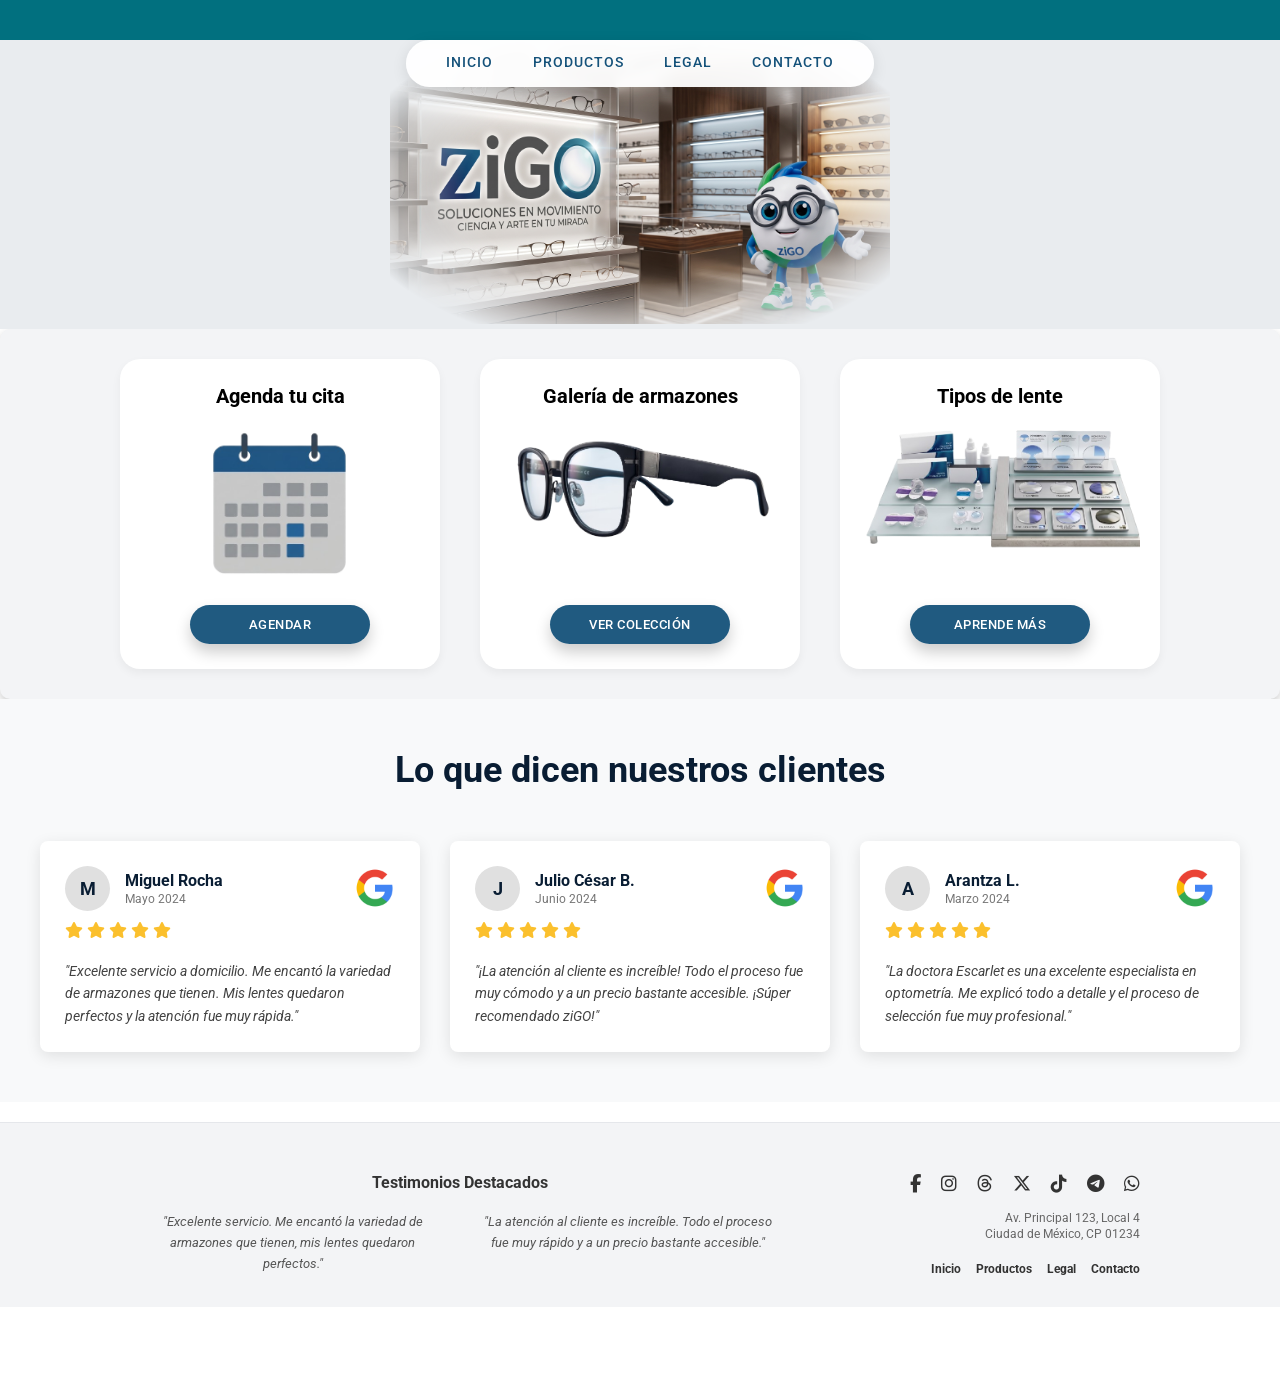
==== commit 65b5a0d8: "update" ====
--- a/index.html
+++ b/index.html
@@ -89,7 +89,7 @@
                             <p class="reviewer-name">Miguel Rocha</p>
                             <p class="review-date">Mayo 2024</p>
                         </div>
-                        <img src="img/google_logo_icon.png" alt="Google LogoPequeño" class="google-icon-small">
+                        <img src="img/google-logo.webp" alt="Google LogoPequeño" class="google-icon-small">
                     </div>
                     <!-- Estrellas Amarillas/Doradas -->
                     <div class="google-stars-yellow">
@@ -110,7 +110,7 @@
                             <p class="reviewer-name">Julio César B.</p>
                             <p class="review-date">Junio 2024</p>
                         </div>
-                        <img src="img/google_logo_icon.png" alt="Google LogoPequeño" class="google-icon-small">
+                        <img src="img/google-logo.webp" alt="Google LogoPequeño" class="google-icon-small">
                     </div>
                     <div class="google-stars-yellow">
                         <i class="fas fa-star"></i>
@@ -130,7 +130,7 @@
                             <p class="reviewer-name">Arantza L.</p>
                             <p class="review-date">Marzo 2024</p>
                         </div>
-                        <img src="img/google_logo_icon.png" alt="Google LogoPequeño" class="google-icon-small">
+                        <img src="img/google-logo.webp" alt="Google LogoPequeño" class="google-icon-small">
                     </div>
                     <div class="google-stars-yellow">
                         <i class="fas fa-star"></i>
@@ -139,7 +139,7 @@
                         <i class="fas fa-star"></i>
                         <i class="fas fa-star"></i>
                     </div>
-                    <p class="review-text">"El Dr. Iván Hernández es un excelente especialista en optometría. Me explicó todo a detalle y el proceso de selección fue muy profesional."</p>
+                    <p class="review-text">"La doctora Escarlet es una excelente especialista en optometría. Me explicó todo a detalle y el proceso de selección fue muy profesional."</p>
                 </div>
             </div>
         </section>
@@ -169,7 +169,7 @@
                         <a href="#"><i class="fab fa-telegram" target="_blank"></i></a>
                         <a href="https://api.whatsapp.com/send/?phone=5573839561" target="_blank"><i class="fab fa-whatsapp"></i></a>
                     </div>
-                    <!-- Dirección ficticia (cámbiala por la tuya) -->
+                    <!-- Dirección ficticia (pendiente por cambiar) -->
                     <div class="direccion">
                         <p>Av. Principal 123, Local 4</p>
                         <p>Ciudad de México, CP 01234</p>
--- a/style.css
+++ b/style.css
@@ -17,6 +17,8 @@
     margin: 0;
     padding: 0;
     font-family: 'Roboto', sans-serif;
+    /* Agregamos un margen inferior para que el contenido no quede oculto detrás del panel flotante */
+    padding-bottom: 70px; 
 }
 
 .calendario-google {
@@ -36,7 +38,7 @@
     font-family: 'Roboto', sans-serif;
     font-weight: 300;
     font-style: italic;
-    font-size: 16px; /* Ajustado ligeramente para que los textos largos respiren mejor */
+    font-size: 16px; 
     height: 40px;
     position: relative;
     overflow: hidden;
@@ -45,47 +47,32 @@
     align-items: center;
 }
 
-/* Estilo base para cada línea de texto */
 .mensaje {
     position: absolute;
     width: 100%;
     text-align: center;
     opacity: 0;
     transform: translateX(100%); 
-    /* Duración total a 16 segundos (4 segundos exactos por cada uno de los 4 mensajes) */
     animation: deslizar-texto 16s infinite; 
 }
 
-/* Retrasos escalados cada 4 segundos (16s / 4 mensajes = 4s) */
-.m1 {
-    animation-delay: 0s;
-}
-
-.m2 {
-    animation-delay: 4s;
-}
-
-.m3 {
-    animation-delay: 8s; 
-}
-
-.m4 { 
-    animation-delay: 12s; 
-}
-
-/* Reglas de la animación adaptadas para los 16 segundos */
+.m1 { animation-delay: 0s; }
+.m2 { animation-delay: 4s; }
+.m3 { animation-delay: 8s; }
+.m4 { animation-delay: 12s; }
+
 @keyframes deslizar-texto {
     0% {
         opacity: 0;
-        transform: translateX(100%); /* Entra por la derecha */
+        transform: translateX(100%);
     }
     4%, 21% {
         opacity: 1;
-        transform: translateX(0); /* Se queda estático y visible en el centro el tiempo justo */
+        transform: translateX(0);
     }
     25%, 100% {
         opacity: 0;
-        transform: translateX(-100%); /* Sale hacia la izquierda y se oculta */
+        transform: translateX(-100%);
     }
 }
 
@@ -254,7 +241,7 @@
 }
 
 /* =========================================
-   COLECCIÓN DE ARMAZONES (Única declaración)
+   COLECCIÓN DE ARMAZONES Y MODAL
    ========================================= */
 
 .coleccion-section {
@@ -295,6 +282,24 @@
     box-shadow: 0 6px 20px rgba(0, 0, 0, 0.12);
 }
 
+/* --- CASILLA DE SELECCIÓN --- */
+.checkbox-container {
+    font-size: 13px;
+    color: #555555;
+    margin-bottom: 10px;
+    display: flex;
+    align-items: center;
+    gap: 6px;
+    cursor: pointer;
+}
+
+.checkbox-container input {
+    cursor: pointer;
+    width: 16px;
+    height: 16px;
+    accent-color: #01707F;
+}
+
 .armazon-card .imagen-container {
     width: 100%;
     height: 180px;
@@ -325,23 +330,123 @@
     text-align: center;
 }
 
-.btn-agendar {
+/* --- NUEVO BOTÓN DE DETALLES --- */
+.btn-detalles {
     display: inline-block;
-    background-color: #165b66;
+    background-color: #15527A;
     color: #ffffff;
-    padding: 12px 20px;
-    text-decoration: none;
+    border: none;
+    padding: 10px 20px;
     border-radius: 4px;
-    font-size: 14px;
+    font-size: 13px;
     font-weight: bold;
     text-transform: uppercase;
-    letter-spacing: 0.5px;
+    cursor: pointer;
     transition: background-color 0.3s ease;
     margin-top: auto;
-}
-
-.btn-agendar:hover {
-    background-color: #0e3c43;
+    width: 100%;
+}
+
+.btn-detalles:hover {
+    background-color: #01707F;
+}
+
+/* --- MODAL (VENTANA EMERGENTE) --- */
+.modal-overlay {
+    position: fixed;
+    top: 0;
+    left: 0;
+    width: 100%;
+    height: 100%;
+    background-color: rgba(9, 29, 51, 0.75);
+    display: flex;
+    align-items: center;
+    justify-content: center;
+    z-index: 1000;
+}
+
+.modal-content {
+    background-color: #ffffff;
+    padding: 30px;
+    border-radius: 10px;
+    max-width: 400px;
+    width: 90%;
+    text-align: center;
+    position: relative;
+    box-shadow: 0 10px 25px rgba(0,0,0,0.3);
+    font-family: 'Roboto', sans-serif;
+}
+
+.modal-cerrar {
+    position: absolute;
+    top: 10px;
+    right: 15px;
+    background: none;
+    border: none;
+    font-size: 26px;
+    cursor: pointer;
+    color: #091d33;
+}
+
+.modal-img {
+    max-width: 100%;
+    height: 170px;
+    object-fit: contain;
+    margin-bottom: 15px;
+}
+
+.modal-content h2 {
+    color: #091d33;
+    font-size: 22px;
+    margin-bottom: 5px;
+}
+
+.modal-sub {
+    color: #01707F;
+    font-weight: bold;
+    font-size: 13px;
+    margin-bottom: 12px;
+}
+
+.modal-desc {
+    color: #555555;
+    font-size: 13px;
+    line-height: 1.5;
+}
+
+/* --- PANEL FLOTANTE INFERIOR --- */
+.panel-agendar-flotante {
+    position: fixed;
+    bottom: 0;
+    left: 0;
+    width: 100%;
+    background-color: #091d33;
+    color: white;
+    padding: 12px 30px;
+    display: flex;
+    justify-content: space-between;
+    align-items: center;
+    box-shadow: 0 -4px 15px rgba(0,0,0,0.25);
+    z-index: 999;
+    font-family: 'Roboto', sans-serif;
+    font-size: 15px;
+}
+
+.btn-agendar-general {
+    background-color: #01707F;
+    color: white;
+    border: none;
+    padding: 10px 22px;
+    border-radius: 4px;
+    font-weight: bold;
+    cursor: pointer;
+    text-transform: uppercase;
+    font-size: 13px;
+    transition: background 0.3s;
+}
+
+.btn-agendar-general:hover {
+    background-color: #165b66;
 }
 
 /* =========================================
@@ -534,7 +639,6 @@
    Adaptación Automática para Celulares
    ========================================= */
 @media (max-width: 600px) {
-    /* Grids a una sola columna */
     .testimonios-google-grid,
     .armazon-grid {
         grid-template-columns: 1fr;
@@ -557,7 +661,7 @@
         font-size: 18px;
     }
 
-    .btn-agendar {
+    .btn-detalles {
         width: 100%;
         text-align: center;
         box-sizing: border-box;
@@ -588,7 +692,6 @@
         font-size: 11px;
     }
 
-    /* Ajustar el menú para dispositivos móviles */
     .menu-principal ul {
         gap: 10px;
         flex-wrap: wrap;
@@ -608,4 +711,16 @@
     .coleccion-section {
         padding: 40px 15px;
     }
-}
+
+    /* Adaptación del panel flotante para móviles */
+    .panel-agendar-flotante {
+        flex-direction: column;
+        gap: 10px;
+        padding: 10px 15px;
+        font-size: 14px;
+    }
+
+    .btn-agendar-general {
+        width: 100%;
+    }
+}
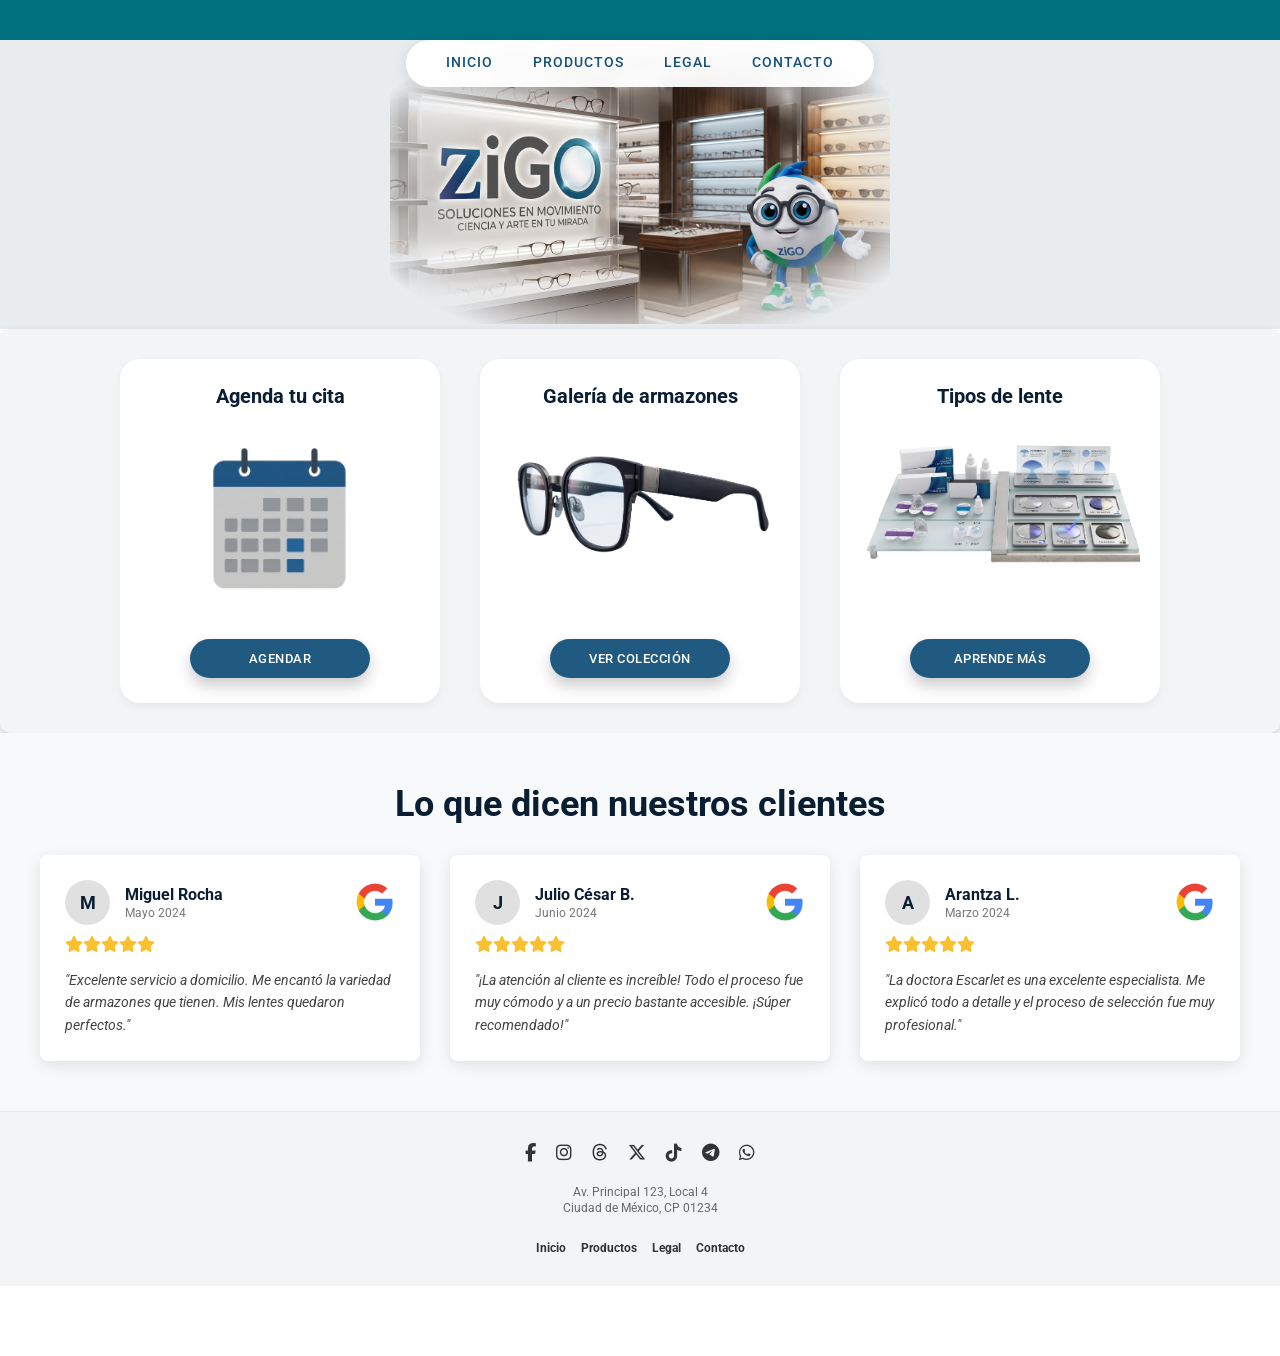
==== commit d50a4b3c: "Actualizacion de codigo y mejora de UX/UI" ====
--- a/index.html
+++ b/index.html
@@ -1,188 +1,149 @@
-<!Doctype html>
-<html lang="en">
-    <head>
-        <meta charset="UTF-8">
-        <meta name="viewport" content="width=device-width, initial-scale=1.0">
-        <link rel="icon" href="img/logo.ico" type="image/x-icon">
-        <title>ziGO</title>
-        <link rel="preconnect" href="https://fonts.googleapis.com">
-        <link rel="preconnect" href="https://fonts.gstatic.com" crossorigin>
-        <link href="https://fonts.googleapis.com/css2?family=Roboto:ital,wght@0,100;0,300;0,400;0,500;0,700;0,900;1,100;1,300;1,400;1,500;1,700;1,900&display=swap" rel="stylesheet">
-        <link rel="stylesheet" href="https://cdnjs.cloudflare.com/ajax/libs/font-awesome/6.5.2/css/all.min.css">
-        <link rel="stylesheet" href="style.css?v=2.0">
-    </head>
-    <body>
-        <header>
-            <div class="header-anuncios">
-                <div class="mensaje m1">
-                    <i class="fas fa-map-marker-alt"></i>
-                    <span><strong>Esta semana operando en:</strong> Venustiano Carranza y toda la CDMX.</span>
+<!DOCTYPE html>
+<html lang="es">
+<head>
+    <meta charset="UTF-8">
+    <meta name="viewport" content="width=device-width, initial-scale=1.0">
+    <link rel="icon" href="img/logo.ico" type="image/x-icon">
+    <title>ziGO | Óptica a Domicilio</title>
+    <link rel="preconnect" href="https://fonts.googleapis.com">
+    <link rel="preconnect" href="https://fonts.gstatic.com" crossorigin>
+    <link href="https://fonts.googleapis.com/css2?family=Roboto:wght@300;400;500;700&display=swap" rel="stylesheet">
+    <link rel="stylesheet" href="https://cdnjs.cloudflare.com/ajax/libs/font-awesome/6.5.2/css/all.min.css">
+    <link rel="stylesheet" href="style.css?v=2.1">
+</head>
+<body>
+    <header>
+        <div class="header-anuncios">
+            <div class="mensaje m1">
+                <i class="fas fa-map-marker-alt"></i>
+                <span><strong>Operando en:</strong> Venustiano Carranza y toda la CDMX.</span>
+            </div>
+            <div class="mensaje m2">
+                <i class="fas fa-gift"></i>
+                <span><strong>Promoción:</strong> Examen de vista GRATIS al comprar armazones.</span>
+            </div>
+            <div class="mensaje m3">¡Obtén el 10% de descuento en tu primera compra!</div>
+            <div class="mensaje m4">Comparte tu experiencia y recibe un 5% de descuento en tu próxima compra</div>
+        </div>
+    </header>
+
+    <nav class="menu-principal">
+        <ul>
+            <li><a href="index.html" class="nav-item">Inicio</a></li>
+            <li><a href="#services" class="nav-item">Productos</a></li>
+            <li><a href="#about" class="nav-item">Legal</a></li>
+            <li><a href="#contact" class="nav-item">Contacto</a></li>
+        </ul>
+    </nav>
+
+    <main class="hero-banner">
+        <img src="img/zigo_main.jpeg" alt="ziGO Soluciones Visuales" class="zigo_main">
+    </main>
+
+    <div class="content">
+        <a href="agenda.html">
+            <div class="content-item">
+                <h1>Agenda tu cita</h1>
+                <div class="imagen-contenedor">
+                    <img src="img/calendario_banner.png" alt="Calendario Banner" class="img_banner">
                 </div>
-                <div class="mensaje m2">
-                    <i class="fas fa-gift"></i>
-                    <span><strong>Promoción:</strong> Examen de vista GRATIS al comprar armazones. ¡Agenda tu cita!</span>
+                <div class="btn-zigo">Agendar</div>
+            </div>
+        </a>
+        <a href="armazones.html">
+            <div class="content-item">
+                <h1>Galería de armazones</h1>
+                <div class="imagen-contenedor">
+                    <img src="img/lentes_banner.png" alt="Lentes Banner" class="img_banner">
                 </div>
-                <div class="mensaje m3">
-                    ¡Obtén el 10% de descuento en tu primera compra!
+                <div class="btn-zigo">Ver colección</div>
+            </div>
+        </a>
+        <a href="#">
+            <div class="content-item">
+                <h1>Tipos de lente</h1>
+                <div class="imagen-contenedor">
+                    <img src="img/tipo_lente_banner.png" alt="Tipos de Lente Banner" class="img_banner">
                 </div>
-                <div class="mensaje m4">
-                    Comparte tu experiencia y recibe un 5% de descuento en tu siguiente compra
+                <div class="btn-zigo">Aprende más</div>
+            </div>
+        </a>
+    </div>
+
+    <!-- Modulo de Social Proof -->
+    <section class="testimonios-google-section">
+        <h2 class="seccion-titulo">Lo que dicen nuestros clientes</h2>
+        <div class="testimonios-google-grid">
+            <div class="testimonio-google-card">
+                <div class="card-header">
+                    <div class="avatar-placeholder">M</div>
+                    <div class="reviewer-info">
+                        <p class="reviewer-name">Miguel Rocha</p>
+                        <p class="review-date">Mayo 2024</p>
+                    </div>
+                    <img src="img/google-logo.webp" alt="Google" class="google-icon-small">
                 </div>
+                <div class="google-stars-yellow">
+                    <i class="fas fa-star"></i><i class="fas fa-star"></i><i class="fas fa-star"></i><i class="fas fa-star"></i><i class="fas fa-star"></i>
+                </div>
+                <p class="review-text">"Excelente servicio a domicilio. Me encantó la variedad de armazones que tienen. Mis lentes quedaron perfectos."</p>
             </div>
-        </header>
-        <nav class="menu-principal">
-            <ul>
-                <li><a href="index.html" class="nav-item">Inicio</a></li>
-                <li><a href="#services" class="nav-item">Productos</a></li>
-                <li><a href="#about" class="nav-item">Legal</a></li>
-                <li><a href="#contact" class="nav-item">Contacto</a></li>
+
+            <div class="testimonio-google-card">
+                <div class="card-header">
+                    <div class="avatar-placeholder">J</div>
+                    <div class="reviewer-info">
+                        <p class="reviewer-name">Julio César B.</p>
+                        <p class="review-date">Junio 2024</p>
+                    </div>
+                    <img src="img/google-logo.webp" alt="Google" class="google-icon-small">
+                </div>
+                <div class="google-stars-yellow">
+                    <i class="fas fa-star"></i><i class="fas fa-star"></i><i class="fas fa-star"></i><i class="fas fa-star"></i><i class="fas fa-star"></i>
+                </div>
+                <p class="review-text">"¡La atención al cliente es increíble! Todo el proceso fue muy cómodo y a un precio bastante accesible. ¡Súper recomendado!"</p>
+            </div>
+
+            <div class="testimonio-google-card">
+                <div class="card-header">
+                    <div class="avatar-placeholder">A</div>
+                    <div class="reviewer-info">
+                        <p class="reviewer-name">Arantza L.</p>
+                        <p class="review-date">Marzo 2024</p>
+                    </div>
+                    <img src="img/google-logo.webp" alt="Google" class="google-icon-small">
+                </div>
+                <div class="google-stars-yellow">
+                    <i class="fas fa-star"></i><i class="fas fa-star"></i><i class="fas fa-star"></i><i class="fas fa-star"></i><i class="fas fa-star"></i>
+                </div>
+                <p class="review-text">"La doctora Escarlet es una excelente especialista. Me explicó todo a detalle y el proceso de selección fue muy profesional."</p>
+            </div>
+        </div>
+    </section>
+    
+    <!-- Componente Global: Footer -->
+    <footer class="footer-zigo">
+        <div class="footer-container">
+            <div class="redes-sociales">
+                <a href="https://www.facebook.com/share/19WrQ62ZnZ/" target="_blank"><i class="fab fa-facebook-f"></i></a>
+                <a href="https://www.instagram.com/skar_zigo/" target="_blank"><i class="fab fa-instagram"></i></a>
+                <a href="https://www.threads.com/@skar_zigo" target="_blank"><i class="fa-brands fa-threads"></i></a>
+                <a href="#"><i class="fab fa-x-twitter" target="_blank"></i></a>
+                <a href="https://www.tiktok.com/@zigo0399" target="_blank"><i class="fab fa-tiktok"></i></a>
+                <a href="#"><i class="fab fa-telegram" target="_blank"></i></a>
+                <a href="https://api.whatsapp.com/send/?phone=5573839561" target="_blank"><i class="fab fa-whatsapp"></i></a>
+            </div>
+            <div class="direccion">
+                <p>Av. Principal 123, Local 4</p>
+                <p>Ciudad de México, CP 01234</p>
+            </div>
+            <ul class="enlaces-legales">
+                <li><a href="index.html">Inicio</a></li>
+                <li><a href="#">Productos</a></li>
+                <li><a href="#">Legal</a></li>
+                <li><a href="#">Contacto</a></li>
             </ul>
-        </nav>
-        <main class="hero-banner">
-            <img src="img/zigo_main.jpeg" alt="ziGO Logo" class="zigo_main">
-        </main>
-        <div class="content">
-            <a href="agenda.html">
-                <div class="content-item">
-                    <h1>Agenda tu cita</h1>
-                    <div class="imagen-contenedor">
-                        <img src="img/calendario_banner.png" alt="Calendario Banner" class="img_banner">
-                    </div>
-                    <div class="btn-zigo">
-                        Agendar
-                    </div>
-                </div>
-            </a>
-            <a href="armazones.html">
-                <div class="content-item">
-                    <h1>Galería de armazones</h1>
-                    <div class="imagen-contenedor">
-                        <img src="img/lentes_banner.png" alt="Lentes Banner" class="img_banner">
-                    </div>
-                    <div class="btn-zigo">
-                        Ver colección
-                    </div>
-                </div>
-            </a>
-            <a href="#">
-                <div class="content-item">
-                    <h1>Tipos de lente</h1>
-                    <div class="imagen-contenedor">
-                        <img src="img/tipo_lente_banner.png" alt="Tipos de Lente Banner" class="img_banner">
-                    </div>
-                    <div class="btn-zigo">
-                        Aprende más
-                    </div>
-                </div>
-            </a>
         </div>
-        <!-- 2. Bloque de TESTIMONIOS DESTACADOS (Estilo Google) -->
-        <section class="testimonios-google-section">
-            <h2 class="seccion-titulo">Lo que dicen nuestros clientes</h2>
-            
-            <div class="testimonios-google-grid">
-                <!-- Tarjeta de Testimonio 1 -->
-                <div class="testimonio-google-card">
-                    <div class="card-header">
-                        <div class="avatar-placeholder">M</div>
-                        <div class="reviewer-info">
-                            <p class="reviewer-name">Miguel Rocha</p>
-                            <p class="review-date">Mayo 2024</p>
-                        </div>
-                        <img src="img/google-logo.webp" alt="Google LogoPequeño" class="google-icon-small">
-                    </div>
-                    <!-- Estrellas Amarillas/Doradas -->
-                    <div class="google-stars-yellow">
-                        <i class="fas fa-star"></i>
-                        <i class="fas fa-star"></i>
-                        <i class="fas fa-star"></i>
-                        <i class="fas fa-star"></i>
-                        <i class="fas fa-star"></i>
-                    </div>
-                    <p class="review-text">"Excelente servicio a domicilio. Me encantó la variedad de armazones que tienen. Mis lentes quedaron perfectos y la atención fue muy rápida."</p>
-                </div>
-
-                <!-- Tarjeta de Testimonio 2 -->
-                <div class="testimonio-google-card">
-                    <div class="card-header">
-                        <div class="avatar-placeholder">J</div>
-                        <div class="reviewer-info">
-                            <p class="reviewer-name">Julio César B.</p>
-                            <p class="review-date">Junio 2024</p>
-                        </div>
-                        <img src="img/google-logo.webp" alt="Google LogoPequeño" class="google-icon-small">
-                    </div>
-                    <div class="google-stars-yellow">
-                        <i class="fas fa-star"></i>
-                        <i class="fas fa-star"></i>
-                        <i class="fas fa-star"></i>
-                        <i class="fas fa-star"></i>
-                        <i class="fas fa-star"></i>
-                    </div>
-                    <p class="review-text">"¡La atención al cliente es increíble! Todo el proceso fue muy cómodo y a un precio bastante accesible. ¡Súper recomendado ziGO!"</p>
-                </div>
-
-                <!-- Tarjeta de Testimonio 3 -->
-                <div class="testimonio-google-card">
-                    <div class="card-header">
-                        <div class="avatar-placeholder">A</div>
-                        <div class="reviewer-info">
-                            <p class="reviewer-name">Arantza L.</p>
-                            <p class="review-date">Marzo 2024</p>
-                        </div>
-                        <img src="img/google-logo.webp" alt="Google LogoPequeño" class="google-icon-small">
-                    </div>
-                    <div class="google-stars-yellow">
-                        <i class="fas fa-star"></i>
-                        <i class="fas fa-star"></i>
-                        <i class="fas fa-star"></i>
-                        <i class="fas fa-star"></i>
-                        <i class="fas fa-star"></i>
-                    </div>
-                    <p class="review-text">"La doctora Escarlet es una excelente especialista en optometría. Me explicó todo a detalle y el proceso de selección fue muy profesional."</p>
-                </div>
-            </div>
-        </section>
-        
-        <!-- FIN SECCIÓN DE AVISOS Y TESTIMONIOS -->
-        <footer class="footer-zigo">
-            <div class="footer-container">
-                <!-- Sección Izquierda: Testimonios -->
-                <div class="testimonios-section">
-                    <h3 class="testimonios-titulo">Testimonios Destacados</h3>
-                    <div class="testimonios-textos">
-                        <!-- Testimonio 1 -->
-                        <p class="cita">"Excelente servicio. Me encantó la variedad de armazones que tienen, mis lentes quedaron perfectos."</p>
-                        <!-- Testimonio 2 -->
-                        <p class="cita">"La atención al cliente es increíble. Todo el proceso fue muy rápido y a un precio bastante accesible."</p>
-                    </div>
-                </div>
-                <!-- Sección Derecha: Redes, Dirección y Enlaces -->
-                <div class="footer-info-section">   
-                    <!-- Íconos de redes sociales -->
-                    <div class="redes-sociales">
-                        <a href="https://www.facebook.com/share/19WrQ62ZnZ/" target="_blank"><i class="fab fa-facebook-f"></i></a>
-                        <a href="https://www.instagram.com/skar_zigo/" target="_blank"><i class="fab fa-instagram"></i></a>
-                        <a href="https://www.threads.com/@skar_zigo" target="_blank"><i class="fa-brands fa-threads"></i></a>
-                        <a href="#"><i class="fab fa-x-twitter" target="_blank"></i></a>
-                        <a href="https://www.tiktok.com/@zigo0399" target="_blank"><i class="fab fa-tiktok"></i></a>
-                        <a href="#"><i class="fab fa-telegram" target="_blank"></i></a>
-                        <a href="https://api.whatsapp.com/send/?phone=5573839561" target="_blank"><i class="fab fa-whatsapp"></i></a>
-                    </div>
-                    <!-- Dirección ficticia (pendiente por cambiar) -->
-                    <div class="direccion">
-                        <p>Av. Principal 123, Local 4</p>
-                        <p>Ciudad de México, CP 01234</p>
-                    </div>
-                    <!-- Menú inferior -->
-                    <ul class="enlaces-legales">
-                        <li><a href="#">Inicio</a></li>
-                        <li><a href="#">Productos</a></li>
-                        <li><a href="#">Legal</a></li>
-                        <li><a href="#">Contacto</a></li>
-                    </ul>
-                </div>
-            </div>
-        </footer>
-    </body>    
-</html>
+    </footer>
+</body>    
+</html>
--- a/style.css
+++ b/style.css
@@ -1,7 +1,6 @@
 /* =========================================
-   DISEÑO GENERAL DEL SITIO WEB
-   ========================================= */
-
+   Reset & Variables Globales
+   ========================================= */
 * {
     box-sizing: border-box;
     margin: 0;
@@ -9,16 +8,14 @@
 }
 
 a {
-    color: black;
+    color: inherit;
     text-decoration: none;
 }
 
 body {
-    margin: 0;
-    padding: 0;
     font-family: 'Roboto', sans-serif;
-    /* Agregamos un margen inferior para que el contenido no quede oculto detrás del panel flotante */
     padding-bottom: 70px; 
+    background-color: #ffffff;
 }
 
 .calendario-google {
@@ -29,13 +26,11 @@
 }
 
 /* =========================================
-   CONTENEDOR PRINCIPAL DE LA BARRA SUPERIOR
-   ========================================= */
-
+   Componentes Globales: Header & Nav
+   ========================================= */
 .header-anuncios {
     background-color: #01707F;
     color: white;
-    font-family: 'Roboto', sans-serif;
     font-weight: 300;
     font-style: italic;
     font-size: 16px; 
@@ -62,23 +57,10 @@
 .m4 { animation-delay: 12s; }
 
 @keyframes deslizar-texto {
-    0% {
-        opacity: 0;
-        transform: translateX(100%);
-    }
-    4%, 21% {
-        opacity: 1;
-        transform: translateX(0);
-    }
-    25%, 100% {
-        opacity: 0;
-        transform: translateX(-100%);
-    }
-}
-
-/* =========================================
-   DISEÑO DEL MENU PRINCIPAL
-   ========================================= */
+    0% { opacity: 0; transform: translateX(100%); }
+    4%, 21% { opacity: 1; transform: translateX(0); }
+    25%, 100% { opacity: 0; transform: translateX(-100%); }
+}
 
 .menu-principal {
     position: absolute;
@@ -92,7 +74,7 @@
 .menu-principal ul {
     list-style: none;
     padding: 12px 40px;
-    margin: 0;
+    margin: 0; /* Restaurado a 0 para anclaje perfecto a la barra superior */
     display: flex;
     gap: 40px; 
     background-color: rgba(255, 255, 255, 0.95);
@@ -103,25 +85,20 @@
 
 .nav-item {
     color: #15527A;
-    text-decoration: none; 
-    font-family: 'Roboto', sans-serif;
     font-weight: 500; 
     font-size: 14px;
     letter-spacing: 1px;
     text-transform: uppercase; 
     position: relative; 
     padding-bottom: 5px; 
-    white-space: nowrap;
     display: inline-block;
 }
 
 .nav-item::after {
     content: "";
     position: absolute;
-    bottom: 0; 
-    left: 0;
-    width: 0%; 
-    height: 2px; 
+    bottom: 0; left: 0;
+    width: 0%; height: 2px; 
     background-color: #01707F;
     transition: width 0.3s ease-in-out; 
 }
@@ -131,21 +108,18 @@
 }
 
 /* =========================================
-   CONTENEDOR PRINCIPAL (MAIN) Y HERO BANNER
-   ========================================= */
-
+   Layout: Hero & Dashboard Principal
+   ========================================= */
 .hero-banner {
     width: 100%;
     padding: 5px; 
     display: flex;
     justify-content: center; 
     overflow: hidden; 
-    position: relative;
     background: #e9ecef;
 }
 
 .zigo_main {
-    display: block;
     width: 95%;         
     max-width: 500px;   
     height: auto;       
@@ -153,10 +127,6 @@
     mask-image: radial-gradient(ellipse at center, black 50%, transparent 85%);
 }
 
-/* =========================================
-   MENÚ SECUNDARIO (TARJETAS SUPERIORES)
-   ========================================= */
-
 .content {
     display: flex;
     flex-wrap: wrap;
@@ -165,15 +135,19 @@
     background-color: #F3F4F6;
     border-radius: 10px;
     box-shadow: 0 4px 10px rgba(0, 0, 0, 0.2);
-    margin-top: 0;
     gap: 20px;
-    font-size: 10px;
+}
+
+.content a {
+    flex: 1 1 250px; 
+    max-width: 320px; 
+    margin: 10px;    
+    display: flex;   
 }
 
 .content-item { 
-    flex: 1; 
     width: 100%; 
-    margin: 0; 
+    height: 100%; /* Obliga a la tarjeta a usar toda la altura disponible */
     background-color: #FFFFFF; 
     border-radius: 20px; 
     box-shadow: 0 4px 10px rgba(0, 0, 0, 0.05); 
@@ -183,29 +157,23 @@
     align-items: center; 
 }
 
+.content-item h1 {
+    font-size: 20px;
+    color: #091d33;
+    margin-bottom: 15px;
+}
+
 .imagen-contenedor {
-    position: relative;
-    width: 100%;
-    flex: 1;
+    width: 100%;
     border-radius: 12px;
     overflow: hidden;
+    margin-bottom: 15px;
 }
 
 .img_banner {
     width: 100%;
     height: auto;
-    display: block;
-    margin-top: 0; 
-    margin-bottom: 0;
     transition: transform 0.4s ease;
-}
-
-.content a {
-    flex: 1 1 250px; 
-    max-width: 320px; 
-    margin: 10px;    
-    display: flex;   
-    text-decoration: none;
 }
 
 .content a:hover .img_banner {
@@ -213,25 +181,19 @@
 }
 
 .btn-zigo {
-    position: static;
-    align-self: center;
     background-color: rgba(21, 82, 122, 0.95);
     color: #FFFFFF;
     border-radius: 50px;
     padding: 12px 35px; 
     font-size: 13px; 
     min-width: 180px;
-    width: 60%;
     text-align: center;
-    font-family: 'Roboto', sans-serif;
     font-weight: 500;
     text-transform: uppercase;
     letter-spacing: 0.5px;
     box-shadow: 0 8px 15px rgba(0, 0, 0, 0.2);
-    backdrop-filter: blur(4px);
-    cursor: pointer;
     transition: all 0.3s ease;
-    white-space: nowrap;
+    margin-top: auto; /* Flexbox resorte: Fuerza la alineación al fondo de la tarjeta */
 }
 
 .content a:hover .btn-zigo {
@@ -241,13 +203,11 @@
 }
 
 /* =========================================
-   COLECCIÓN DE ARMAZONES Y MODAL
-   ========================================= */
-
+   Módulo: Colección de Armazones y Filtros
+   ========================================= */
 .coleccion-section {
     padding: 60px 20px;
     background-color: #f8f9fa;
-    font-family: 'Roboto', sans-serif;
 }
 
 .seccion-titulo {
@@ -255,7 +215,36 @@
     color: #091d33;
     font-size: 36px;
     font-weight: bold;
+    margin-bottom: 30px;
+}
+
+/* --- Sistema de Filtros UI --- */
+.filtros-container {
+    display: flex;
+    justify-content: center;
+    gap: 15px;
     margin-bottom: 50px;
+    flex-wrap: wrap;
+}
+
+.btn-filtro {
+    padding: 10px 25px;
+    background-color: transparent;
+    color: #01707F;
+    border: 2px solid #01707F;
+    border-radius: 50px;
+    font-size: 14px;
+    font-weight: bold;
+    cursor: pointer;
+    transition: all 0.3s ease;
+    text-transform: uppercase;
+    letter-spacing: 0.5px;
+}
+
+.btn-filtro:hover, .btn-filtro.activo {
+    background-color: #01707F;
+    color: white;
+    box-shadow: 0 4px 15px rgba(1, 112, 127, 0.3);
 }
 
 .armazon-grid {
@@ -266,98 +255,121 @@
     margin: 0 auto;
 }
 
+/* Transición fluida para los filtros */
 .armazon-card {
     background-color: #ffffff;
     padding: 25px;
-    border-radius: 8px;
-    box-shadow: 0 4px 15px rgba(0, 0, 0, 0.08);
+    border-radius: 12px;
+    box-shadow: 0 4px 15px rgba(0, 0, 0, 0.05);
     display: flex;
     flex-direction: column;
     align-items: center;
-    transition: transform 0.3s ease, box-shadow 0.3s ease;
+    transition: transform 0.4s ease, box-shadow 0.4s ease, opacity 0.4s ease;
 }
 
 .armazon-card:hover {
-    transform: translateY(-5px);
-    box-shadow: 0 6px 20px rgba(0, 0, 0, 0.12);
-}
-
-/* --- CASILLA DE SELECCIÓN --- */
+    transform: translateY(-8px);
+    box-shadow: 0 12px 25px rgba(0, 0, 0, 0.1);
+}
+
+/* --- CHECKBOX CUSTOMIZADO (Alta Gamma) --- */
 .checkbox-container {
     font-size: 13px;
     color: #555555;
-    margin-bottom: 10px;
-    display: flex;
-    align-items: center;
-    gap: 6px;
+    margin-bottom: 15px;
+    display: flex;
+    align-items: center;
+    gap: 10px;
     cursor: pointer;
-}
-
+    user-select: none;
+    width: 100%;
+    justify-content: center;
+}
+
+/* Ocultar el input original por defecto */
 .checkbox-container input {
-    cursor: pointer;
-    width: 16px;
-    height: 16px;
-    accent-color: #01707F;
-}
-
-.armazon-card .imagen-container {
-    width: 100%;
-    height: 180px;
-    display: flex;
-    align-items: center;
-    justify-content: center;
-    margin-bottom: 15px;
-}
+    display: none;
+}
+
+/* Crear la nueva casilla elegante */
+.checkmark {
+    width: 22px;
+    height: 22px;
+    background-color: transparent;
+    border: 2px solid #15527A;
+    border-radius: 6px;
+    display: flex;
+    align-items: center;
+    justify-content: center;
+    transition: all 0.3s cubic-bezier(0.175, 0.885, 0.32, 1.275);
+}
+
+/* Cuando está seleccionado (Animación y Color) */
+.checkbox-container input:checked ~ .checkmark {
+    background-color: #01707F;
+    border-color: #01707F;
+    transform: scale(1.1);
+}
+
+/* El ícono de "Palomita" (usando FontAwesome) */
+.checkbox-container input:checked ~ .checkmark::after {
+    content: '\f00c';
+    font-family: 'Font Awesome 6 Free';
+    font-weight: 900;
+    color: white;
+    font-size: 13px;
+}
+
+.texto-checkbox { font-weight: 500; }
 
 .armazon-img {
-    max-width: 100%;
-    max-height: 100%;
-    object-fit: contain;
-}
-
-.armazon-nombre {
-    font-size: 22px;
-    font-weight: bold;
-    color: #091d33;
-    margin-bottom: 5px;
-    text-align: center;
-}
-
-.armazon-material {
-    font-size: 14px;
-    color: #666666;
-    margin-bottom: 20px;
-    text-align: center;
-}
-
-/* --- NUEVO BOTÓN DE DETALLES --- */
+    width: 100%; height: 180px;
+    object-fit: contain; margin-bottom: 15px;
+}
+
+.armazon-nombre { font-size: 22px; color: #091d33; margin-bottom: 5px; }
+.armazon-material { font-size: 14px; color: #666666; margin-bottom: 20px; }
+
+/* --- BOTÓN DE DETALLES ULTRA MODERNO --- */
 .btn-detalles {
-    display: inline-block;
-    background-color: #15527A;
+    background: linear-gradient(135deg, #15527A 0%, #01707F 100%);
     color: #ffffff;
     border: none;
-    padding: 10px 20px;
-    border-radius: 4px;
+    padding: 12px 20px;
+    border-radius: 50px; /* Forma de píldora */
     font-size: 13px;
     font-weight: bold;
     text-transform: uppercase;
+    letter-spacing: 1px;
     cursor: pointer;
-    transition: background-color 0.3s ease;
+    transition: all 0.4s cubic-bezier(0.175, 0.885, 0.32, 1.275);
+    width: 100%;
     margin-top: auto;
-    width: 100%;
+    box-shadow: 0 4px 15px rgba(1, 112, 127, 0.3);
+    display: flex;
+    align-items: center;
+    justify-content: center;
+    gap: 8px; /* Espacio para el ícono */
 }
 
 .btn-detalles:hover {
-    background-color: #01707F;
-}
-
-/* --- MODAL (VENTANA EMERGENTE) --- */
+    background: linear-gradient(135deg, #01707F 0%, #15527A 100%);
+    transform: translateY(-3px) scale(1.02);
+    box-shadow: 0 8px 20px rgba(1, 112, 127, 0.5);
+}
+
+.btn-detalles:active {
+    transform: translateY(1px);
+    box-shadow: 0 2px 8px rgba(1, 112, 127, 0.3);
+}
+
+/* =========================================
+   Módulo: Interfaz Flotante (Modal & Panel)
+   ========================================= */
 .modal-overlay {
     position: fixed;
-    top: 0;
-    left: 0;
-    width: 100%;
-    height: 100%;
+    top: 0; left: 0;
+    width: 100%; height: 100%;
     background-color: rgba(9, 29, 51, 0.75);
     display: flex;
     align-items: center;
@@ -369,197 +381,78 @@
     background-color: #ffffff;
     padding: 30px;
     border-radius: 10px;
-    max-width: 400px;
-    width: 90%;
+    max-width: 400px; width: 90%;
     text-align: center;
     position: relative;
     box-shadow: 0 10px 25px rgba(0,0,0,0.3);
-    font-family: 'Roboto', sans-serif;
 }
 
 .modal-cerrar {
     position: absolute;
-    top: 10px;
-    right: 15px;
-    background: none;
-    border: none;
-    font-size: 26px;
-    cursor: pointer;
-    color: #091d33;
+    top: 10px; right: 15px;
+    background: none; border: none;
+    font-size: 26px; cursor: pointer; color: #091d33;
 }
 
 .modal-img {
-    max-width: 100%;
-    height: 170px;
+    width: 100%; height: 170px;
     object-fit: contain;
     margin-bottom: 15px;
 }
 
-.modal-content h2 {
-    color: #091d33;
-    font-size: 22px;
-    margin-bottom: 5px;
-}
-
-.modal-sub {
-    color: #01707F;
-    font-weight: bold;
-    font-size: 13px;
-    margin-bottom: 12px;
-}
-
-.modal-desc {
-    color: #555555;
-    font-size: 13px;
-    line-height: 1.5;
-}
-
-/* --- PANEL FLOTANTE INFERIOR --- */
+.modal-content h2 { color: #091d33; font-size: 22px; margin-bottom: 5px; }
+.modal-sub { color: #01707F; font-weight: bold; font-size: 13px; margin-bottom: 12px; }
+.modal-desc { color: #555555; font-size: 13px; line-height: 1.5; }
+
+/* Barra Flotante Animada (UX Física) */
 .panel-agendar-flotante {
     position: fixed;
-    bottom: 0;
-    left: 0;
-    width: 100%;
-    background-color: #091d33;
-    color: white;
+    bottom: 0; left: 0; width: 100%;
+    background-color: #091d33; color: white;
     padding: 12px 30px;
     display: flex;
     justify-content: space-between;
     align-items: center;
     box-shadow: 0 -4px 15px rgba(0,0,0,0.25);
     z-index: 999;
-    font-family: 'Roboto', sans-serif;
-    font-size: 15px;
+    
+    /* Efecto Cubic-Bezier para simular rebote al emerger */
+    transform: translateY(100%);
+    transition: transform 0.4s cubic-bezier(0.175, 0.885, 0.32, 1.275);
+}
+
+.panel-agendar-flotante.activo {
+    transform: translateY(0);
 }
 
 .btn-agendar-general {
-    background-color: #01707F;
-    color: white;
-    border: none;
-    padding: 10px 22px;
-    border-radius: 4px;
-    font-weight: bold;
-    cursor: pointer;
-    text-transform: uppercase;
-    font-size: 13px;
+    background-color: #01707F; color: white;
+    border: none; padding: 10px 22px; border-radius: 4px;
+    font-weight: bold; cursor: pointer;
+    text-transform: uppercase; font-size: 13px;
     transition: background 0.3s;
 }
 
-.btn-agendar-general:hover {
-    background-color: #165b66;
-}
-
-/* =========================================
-   ESTILOS DEL FOOTER (PIE DE PÁGINA)
-   ========================================= */
-
-.footer-zigo {
-    background-color: #F3F4F6;
-    padding: 50px 20px 30px 20px;
-    font-family: 'Roboto', sans-serif;
-    color: #333333;
-    margin-top: 20px;
-    border-top: 1px solid #e5e7eb;
-}
-
-.footer-container {
-    display: flex;
-    justify-content: space-between;
-    align-items: flex-start;
-    max-width: 1000px;
-    margin: 0 auto;
-    gap: 40px;
-    flex-wrap: wrap;
-}
-
-.testimonios-section {
-    flex: 2;
-    min-width: 300px;
-}
-
-.testimonios-titulo {
-    text-align: center;
-    font-size: 16px;
-    font-weight: bold;
-    margin-bottom: 20px;
-    color: #333333;
-}
-
-.testimonios-textos {
-    display: flex;
-    gap: 30px;
-    justify-content: center;
-}
-
-.cita {
-    flex: 1;
-    text-align: center;
-    font-size: 13px;
-    font-style: italic;
-    color: #555555;
-    line-height: 1.6;
-}
-
-.footer-info-section {
-    flex: 1;
-    min-width: 250px;
-    display: flex;
-    flex-direction: column;
-    align-items: flex-end;
-    text-align: right;
-    gap: 15px;
-}
-
-.redes-sociales {
-    display: flex;
-    gap: 20px;
-}
-
-.redes-sociales a {
-    color: #333333;
-    font-size: 18px;
-    transition: color 0.3s ease;
-}
-
-.redes-sociales a:hover {
-    color: #01707F;
-}
-
-.direccion p {
-    font-size: 12px;
-    color: #666666;
-    margin: 2px 0;
-}
-
-.enlaces-legales {
-    list-style: none;
-    display: flex;
-    gap: 15px;
-    padding: 0;
-    margin: 0;
-}
-
-.enlaces-legales a {
-    font-size: 12px;
-    color: #333333;
-    font-weight: bold;
-    transition: color 0.3s ease;
-}
-
-.enlaces-legales a:hover {
-    color: #15527A;
-    text-decoration: underline;
-}
-
-/* =========================================
-   ESTILOS PARA SECCIÓN DE TESTIMONIOS (GOOGLE)
-   ========================================= */
-
+.btn-agendar-general:hover { background-color: #165b66; }
+
+/* Efecto de latido para el contador de items */
+.pop-anim {
+    display: inline-block;
+    animation: pop 0.4s ease-out;
+}
+
+@keyframes pop {
+    0% { transform: scale(1); }
+    50% { transform: scale(1.6); color: #01707F; }
+    100% { transform: scale(1); }
+}
+
+/* =========================================
+   Módulo: Social Proof (Testimonios)
+   ========================================= */
 .testimonios-google-section {
     background-color: #f8f9fa;
     padding: 50px 40px;
-    font-family: 'Roboto', sans-serif;
-    margin-top: 0;
 }
 
 .testimonios-google-grid {
@@ -572,155 +465,78 @@
 
 .testimonio-google-card {
     background-color: #ffffff;
-    padding: 25px;
-    border-radius: 8px;
+    padding: 25px; border-radius: 8px;
     box-shadow: 0 4px 15px rgba(0,0,0,0.1);
+    display: flex; flex-direction: column; gap: 15px;
+}
+
+.card-header { display: flex; align-items: center; gap: 15px; }
+
+.avatar-placeholder {
+    width: 45px; height: 45px;
+    background-color: #e0e0e0; color: #091d33;
+    font-size: 18px; font-weight: bold;
+    display: flex; align-items: center; justify-content: center;
+    border-radius: 50%;
+}
+
+.reviewer-name { font-weight: bold; color: #091d33; font-size: 16px; }
+.review-date { color: #757575; font-size: 12px; margin-top: 2px; }
+.google-icon-small { width: 40px; margin-left: auto; }
+.google-stars-yellow { color: #fbc02d; font-size: 16px; margin-top: -5px; }
+.review-text { color: #424242; font-size: 14px; line-height: 1.6; font-style: italic; }
+
+/* =========================================
+   Footer Global 
+   ========================================= */
+.footer-zigo {
+    background-color: #F3F4F6;
+    padding: 30px 20px;
+    color: #333333;
+    border-top: 1px solid #e5e7eb;
+}
+
+.footer-container {
     display: flex;
     flex-direction: column;
-    gap: 15px;
-}
-
-.testimonio-google-card .card-header {
-    display: flex;
-    align-items: center;
-    gap: 15px;
-}
-
-.testimonio-google-card .avatar-placeholder {
-    width: 45px;
-    height: 45px;
-    background-color: #e0e0e0;
-    color: #091d33;
-    font-size: 18px;
-    font-weight: bold;
-    display: flex;
-    align-items: center;
-    justify-content: center;
-    border-radius: 50%;
-}
-
-.testimonio-google-card .reviewer-info {
-    display: flex;
-    flex-direction: column;
-}
-
-.testimonio-google-card .reviewer-name {
-    font-weight: bold;
-    color: #091d33;
-    font-size: 16px;
-}
-
-.testimonio-google-card .review-date {
-    color: #757575;
-    font-size: 12px;
-    margin-top: 2px;
-}
-
-.testimonio-google-card .google-icon-small {
-    width: 40px;
-    margin-left: auto;
-}
-
-.google-stars-yellow {
-    color: #fbc02d;
-    font-size: 16px;
-    margin-top: -5px;
-}
-
-.testimonio-google-card .review-text {
-    color: #424242;
-    font-size: 14px;
-    line-height: 1.6;
-    margin-top: 5px;
-    font-style: italic;
-}
-
-/* =========================================
-   Adaptación Automática para Celulares
+    align-items: center;
+    justify-content: center;
+    max-width: 1000px;
+    margin: 0 auto;
+    gap: 20px;
+}
+
+.redes-sociales { display: flex; gap: 20px; }
+.redes-sociales a { font-size: 18px; transition: color 0.3s ease; }
+.redes-sociales a:hover { color: #01707F; }
+
+.direccion p { font-size: 12px; color: #666666; margin: 2px 0; text-align: center; }
+
+.enlaces-legales {
+    list-style: none;
+    display: flex; gap: 15px;
+}
+
+.enlaces-legales a {
+    font-size: 12px; font-weight: bold;
+    transition: color 0.3s ease;
+}
+.enlaces-legales a:hover { color: #15527A; text-decoration: underline; }
+
+/* =========================================
+   Responsive Design & Breakpoints
    ========================================= */
 @media (max-width: 600px) {
-    .testimonios-google-grid,
-    .armazon-grid {
-        grid-template-columns: 1fr;
+    .testimonios-google-grid, .armazon-grid { grid-template-columns: 1fr; }
+    .testimonios-google-section, .coleccion-section { padding: 30px 15px; }
+    .seccion-titulo { font-size: 28px; margin-bottom: 30px; }
+    
+    .menu-principal ul {
+        gap: 10px; flex-wrap: wrap; padding: 10px; margin-top: 5px;
     }
-
-    .testimonios-google-section {
-        padding: 30px 20px;
+    
+    .panel-agendar-flotante {
+        flex-direction: column; gap: 10px; padding: 10px 15px;
     }
-
-    .seccion-titulo {
-        font-size: 28px;
-        margin-bottom: 30px;
-    }
-
-    .armazon-card {
-        padding: 15px;
-    }
-
-    .armazon-nombre {
-        font-size: 18px;
-    }
-
-    .btn-detalles {
-        width: 100%;
-        text-align: center;
-        box-sizing: border-box;
-    }
-
-    .footer-container {
-        flex-direction: column;
-        align-items: center;
-    }
-
-    .calendario-google {
-        height: 1300px;
-    }
-
-    .testimonios-textos {
-        flex-direction: column;
-        gap: 15px;
-    }
-
-    .footer-info-section {
-        align-items: center;
-        text-align: center;
-        margin-top: 20px;
-        width: 100%;
-    }
-
-    .header-anuncios {
-        font-size: 11px;
-    }
-
-    .menu-principal ul {
-        gap: 10px;
-        flex-wrap: wrap;
-        padding: 0 10px;
-    }
-
-    .nav-item {
-        font-size: 13px;
-    }
-
-    .avisos-container {
-        flex-direction: column;
-        gap: 15px;
-        align-items: flex-start;
-    }
-
-    .coleccion-section {
-        padding: 40px 15px;
-    }
-
-    /* Adaptación del panel flotante para móviles */
-    .panel-agendar-flotante {
-        flex-direction: column;
-        gap: 10px;
-        padding: 10px 15px;
-        font-size: 14px;
-    }
-
-    .btn-agendar-general {
-        width: 100%;
-    }
+    .btn-agendar-general { width: 100%; }
 }
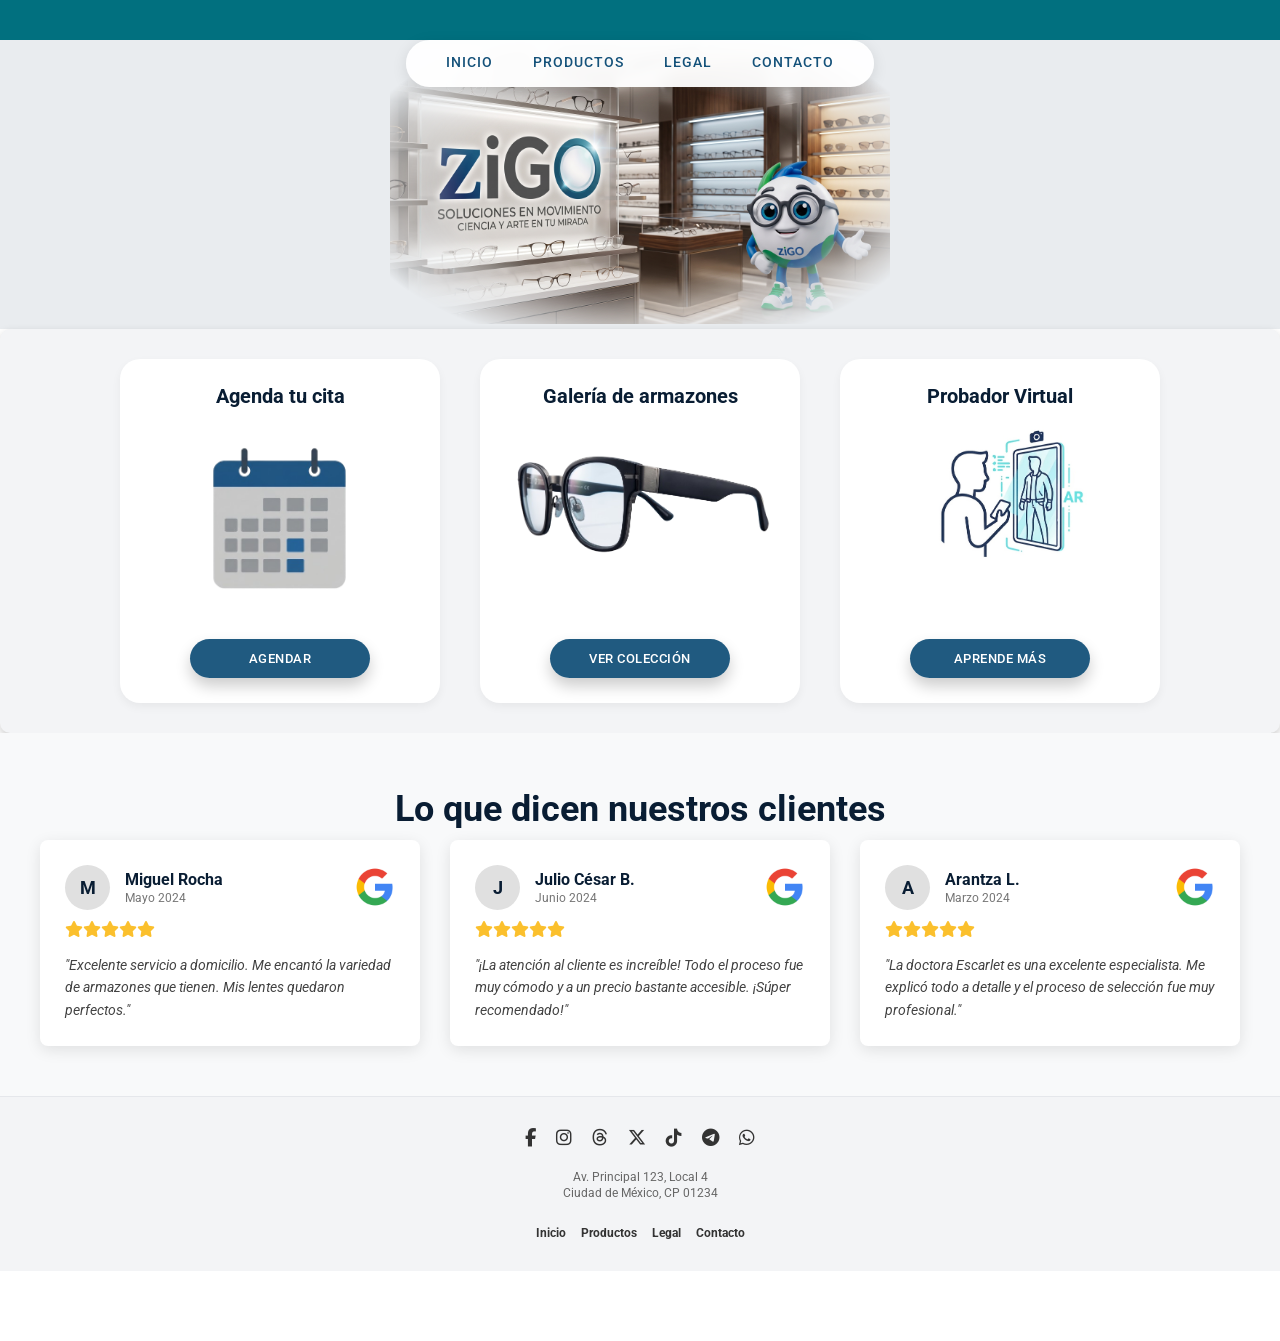
==== commit 50e6a15e: "Actualizacion IA" ====
--- a/index.html
+++ b/index.html
@@ -59,11 +59,11 @@
                 <div class="btn-zigo">Ver colección</div>
             </div>
         </a>
-        <a href="#">
+        <a href="probador.html">
             <div class="content-item">
-                <h1>Tipos de lente</h1>
+                <h1>Probador Virtual</h1>
                 <div class="imagen-contenedor">
-                    <img src="img/tipo_lente_banner.png" alt="Tipos de Lente Banner" class="img_banner">
+                    <img src="img/Probador.jpeg" alt="Tipos de Lente Banner" class="img_banner">
                 </div>
                 <div class="btn-zigo">Aprende más</div>
             </div>
--- a/style.css
+++ b/style.css
@@ -168,6 +168,7 @@
     border-radius: 12px;
     overflow: hidden;
     margin-bottom: 15px;
+    
 }
 
 .img_banner {
@@ -524,8 +525,27 @@
 .enlaces-legales a:hover { color: #15527A; text-decoration: underline; }
 
 /* =========================================
-   Responsive Design & Breakpoints
-   ========================================= */
+   PROBADOR CON IA
+   ========================================= */
+
+/* --- Correcciones definitivas para el Probador Virtual ziGO --- */
+.coleccion-section {
+    padding-top: 10px !important;
+    padding-bottom: 20px !important;
+}
+
+.seccion-titulo {
+    margin-top: 5px !important;
+    margin-bottom: 10px !important;
+}
+
+/* Forzar centrado real del menú desplegable en todos los navegadores */
+.selector-armazones-ia select {
+    text-align: center !important;
+    text-align-last: center !important;
+    -moz-text-align-last: center !important;
+}
+
 @media (max-width: 600px) {
     .testimonios-google-grid, .armazon-grid { grid-template-columns: 1fr; }
     .testimonios-google-section, .coleccion-section { padding: 30px 15px; }
